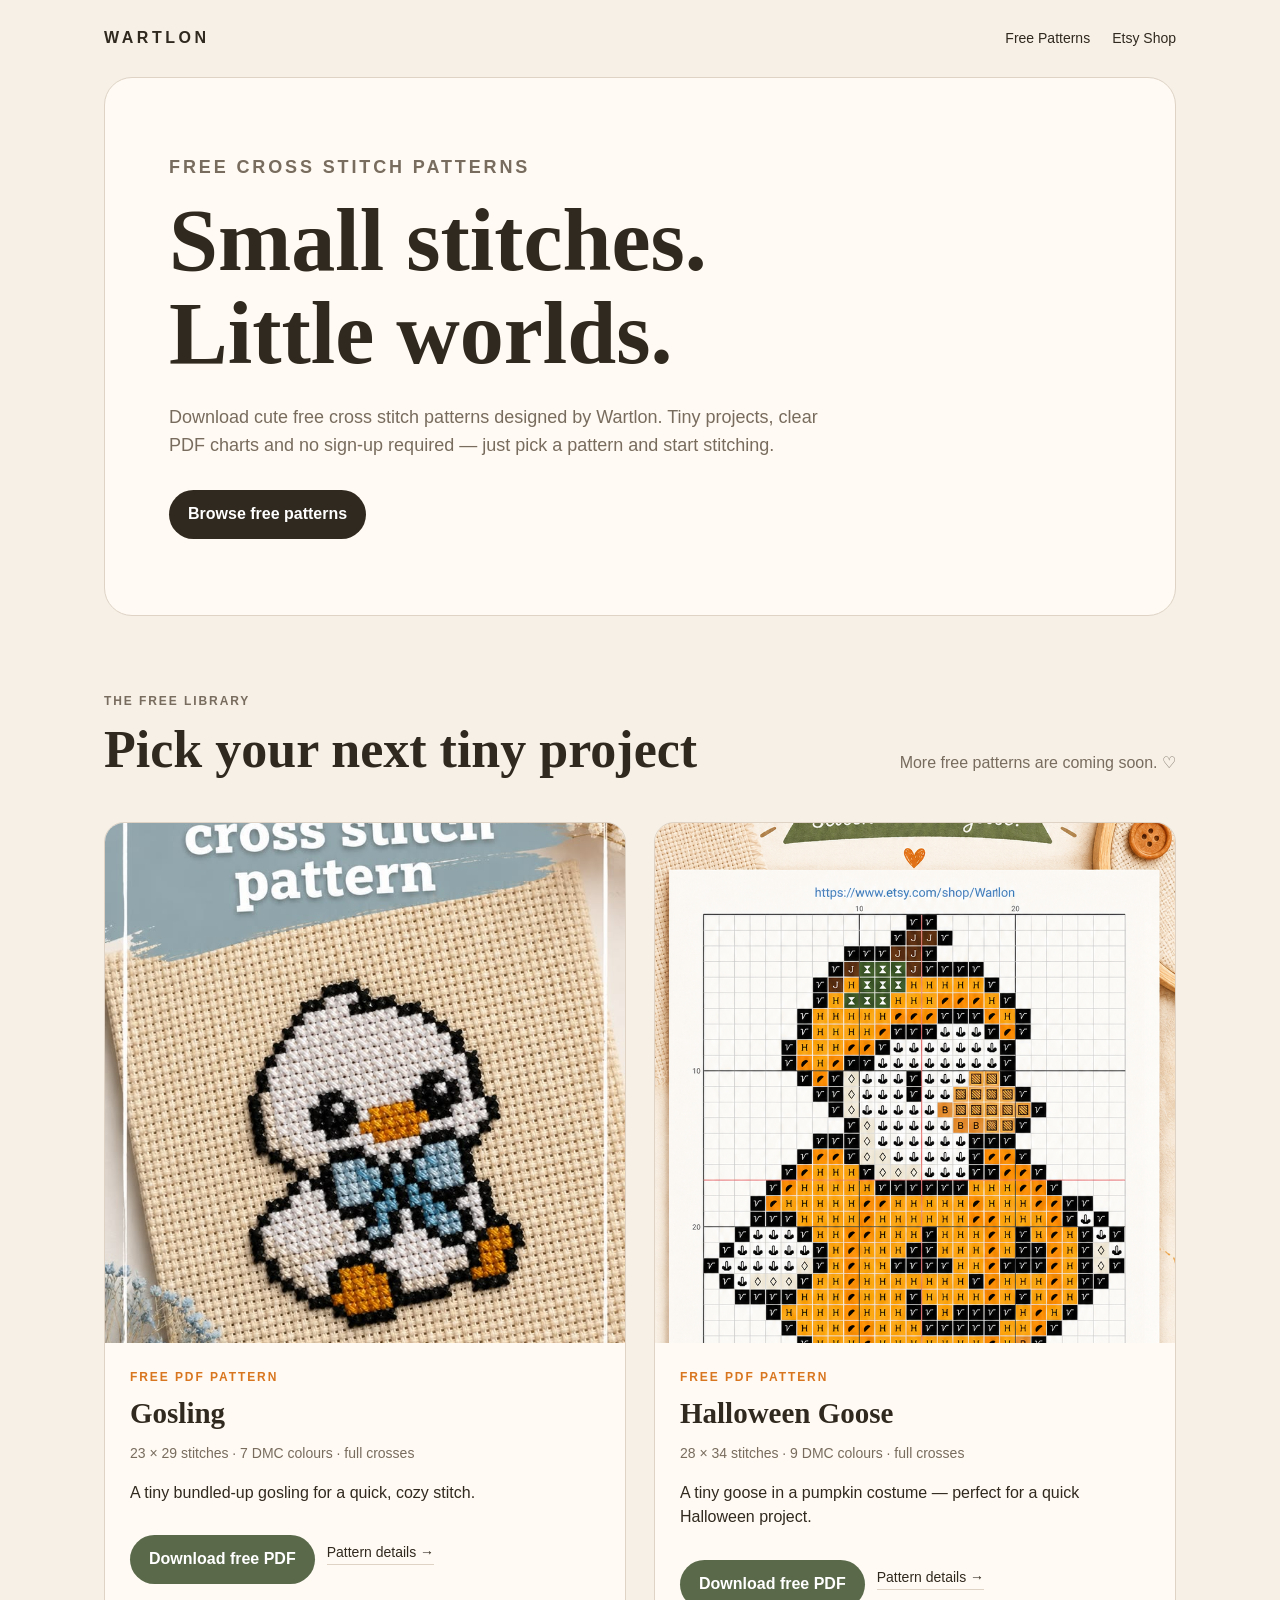
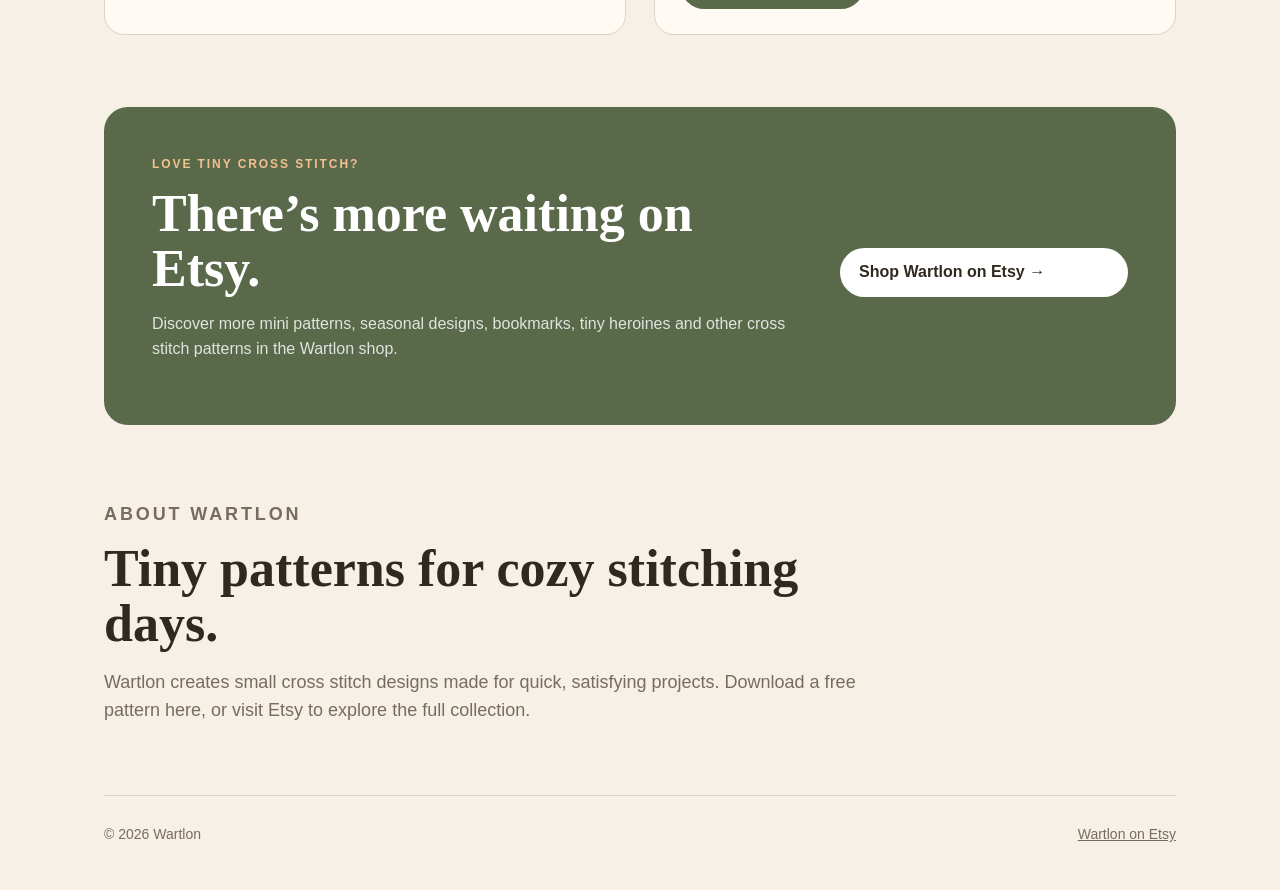
==== index.html @ 3760f522 "Add files via upload Add Wartlon free pattern library" ====
<!doctype html>
<html lang="en">
<head>
<meta charset="utf-8"><meta name="viewport" content="width=device-width,initial-scale=1">
<title>Free Cross Stitch Patterns | Wartlon</title>
<meta name="description" content="Download free cute cross stitch PDF patterns by Wartlon. Small projects, clear charts and no sign-up required.">
<link rel="stylesheet" href="styles.css">
</head>
<body>
<div class="wrap">
<header><a class="brand" href="./">WARTLON</a><nav><a href="#free-patterns">Free Patterns</a><a href="https://www.etsy.com/shop/Wartlon" target="_blank" rel="noopener">Etsy Shop</a></nav></header>
<main>
<section class="hero">
<p class="eyebrow">FREE CROSS STITCH PATTERNS</p>
<h1>Small stitches.<br>Little worlds.</h1>
<p>Download cute free cross stitch patterns designed by Wartlon. Tiny projects, clear PDF charts and no sign-up required — just pick a pattern and start stitching.</p>
<a class="btn btn-dark" href="#free-patterns">Browse free patterns</a>
</section>

<section id="free-patterns">
<div class="section-head"><div><p class="eyebrow">THE FREE LIBRARY</p><h2>Pick your next tiny project</h2></div><p>More free patterns are coming soon. ♡</p></div>
<div class="grid">

<article class="card">
<a href="patterns/gosling/"><img src="assets/images/gosling-free-pattern.png" alt="Free Gosling cross stitch pattern by Wartlon"></a>
<div class="card-body">
<p class="eyebrow">FREE PDF PATTERN</p><h3>Gosling</h3>
<p class="meta">23 × 29 stitches · 7 DMC colours · full crosses</p>
<p>A tiny bundled-up gosling for a quick, cozy stitch.</p>
<div class="actions"><a class="btn btn-green" href="assets/pdf/gosling.pdf" download>Download free PDF</a><a class="details" href="patterns/gosling/">Pattern details →</a></div>
</div></article>

<article class="card">
<a href="patterns/halloween-goose/"><img src="assets/images/halloween-goose-free-pattern.png" alt="Free Halloween Goose cross stitch pattern by Wartlon"></a>
<div class="card-body">
<p class="eyebrow">FREE PDF PATTERN</p><h3>Halloween Goose</h3>
<p class="meta">28 × 34 stitches · 9 DMC colours · full crosses</p>
<p>A tiny goose in a pumpkin costume — perfect for a quick Halloween project.</p>
<div class="actions"><a class="btn btn-green" href="assets/pdf/halloween-goose.pdf" download>Download free PDF</a><a class="details" href="patterns/halloween-goose/">Pattern details →</a></div>
</div></article>

</div>
</section>

<section class="etsy">
<div><p class="eyebrow">LOVE TINY CROSS STITCH?</p><h2>There’s more waiting on Etsy.</h2><p>Discover more mini patterns, seasonal designs, bookmarks, tiny heroines and other cross stitch patterns in the Wartlon shop.</p></div>
<a class="btn btn-light" href="https://www.etsy.com/shop/Wartlon" target="_blank" rel="noopener">Shop Wartlon on Etsy →</a>
</section>

<section class="about"><p class="eyebrow">ABOUT WARTLON</p><h2>Tiny patterns for cozy stitching days.</h2><p>Wartlon creates small cross stitch designs made for quick, satisfying projects. Download a free pattern here, or visit Etsy to explore the full collection.</p></section>
</main>
<footer><span>© 2026 Wartlon</span><a href="https://www.etsy.com/shop/Wartlon" target="_blank" rel="noopener">Wartlon on Etsy</a></footer>
</div></body></html>
---- styles.css ----
:root{
 --cream:#f6f0e7; --paper:#fffaf3; --ink:#30291f; --muted:#786c5e;
 --green:#59694a; --orange:#d8751f; --line:#ded3c5; --brown:#6d4327;
}
*{box-sizing:border-box} html{scroll-behavior:smooth}
body{margin:0;background:var(--cream);color:var(--ink);font-family:Arial,Helvetica,sans-serif;line-height:1.55}
a{color:inherit}
.wrap{max-width:1120px;margin:auto;padding:0 24px}
header{display:flex;justify-content:space-between;align-items:center;padding:26px 0}
.brand{font-weight:800;letter-spacing:.22em;text-decoration:none}
nav a{text-decoration:none;margin-left:22px;font-size:14px}
.hero{background:var(--paper);border:1px solid var(--line);border-radius:28px;padding:76px 64px;margin-bottom:76px}
.eyebrow{font-size:12px;font-weight:800;letter-spacing:.16em;color:var(--orange);margin:0 0 12px}
h1,h2,h3{font-family:Georgia,'Times New Roman',serif;line-height:1.06;margin-top:0}
h1{font-size:clamp(52px,8vw,88px);margin-bottom:24px;max-width:820px}
h2{font-size:clamp(34px,5vw,52px);margin-bottom:14px}
h3{font-size:29px;margin-bottom:8px}
.hero p{max-width:650px;color:var(--muted);font-size:18px}
.btn{display:inline-flex;padding:12px 19px;border-radius:999px;text-decoration:none;font-weight:700;margin-top:12px}
.btn-dark{background:var(--ink);color:white}
.btn-green{background:var(--green);color:white}
.section-head{display:flex;justify-content:space-between;gap:24px;align-items:end;margin-bottom:30px}
.section-head p{color:var(--muted)}
.grid{display:grid;grid-template-columns:repeat(2,1fr);gap:28px;margin-bottom:72px}
.card{background:var(--paper);border:1px solid var(--line);border-radius:20px;overflow:hidden}
.card img{width:100%;aspect-ratio:1/1;object-fit:cover;object-position:center;display:block}
.card-body{padding:25px}
.meta{color:var(--muted);font-size:14px}
.actions{display:flex;flex-wrap:wrap;gap:12px;align-items:center;margin-top:18px}
.details{font-size:14px;text-decoration:none;border-bottom:1px solid var(--line)}
.etsy{background:var(--green);color:white;border-radius:24px;padding:48px;display:grid;grid-template-columns:1.6fr .7fr;gap:30px;align-items:center;margin:0 0 76px}
.etsy p{color:rgba(255,255,255,.82);max-width:650px}
.etsy .eyebrow{color:#f3c18d}
.btn-light{background:white;color:var(--ink)}
.about{max-width:760px;margin-bottom:70px}
.about p{font-size:18px;color:var(--muted)}
footer{border-top:1px solid var(--line);padding:28px 0 44px;display:flex;justify-content:space-between;color:var(--muted);font-size:14px}
.pattern{max-width:900px;margin:auto}
.pattern-hero{background:var(--paper);border:1px solid var(--line);border-radius:26px;padding:54px;margin-bottom:54px}
.pattern-hero h1{font-size:clamp(48px,7vw,74px)}
.pattern-preview{width:min(100%,580px);border-radius:16px;border:1px solid var(--line);display:block;margin:28px 0;max-height:760px;object-fit:cover;object-position:top}
.specs{display:flex;flex-wrap:wrap;gap:8px;margin:18px 0}
.pill{background:#eee5d8;border-radius:999px;padding:7px 11px;font-size:13px}
.note{margin-top:30px;border-top:1px solid var(--line);padding-top:24px}
@media(max-width:760px){
 .hero{padding:48px 26px}.grid{grid-template-columns:1fr}.etsy{grid-template-columns:1fr;padding:34px 26px}
 .section-head{display:block}.pattern-hero{padding:34px 22px}nav a:first-child{display:none}
}
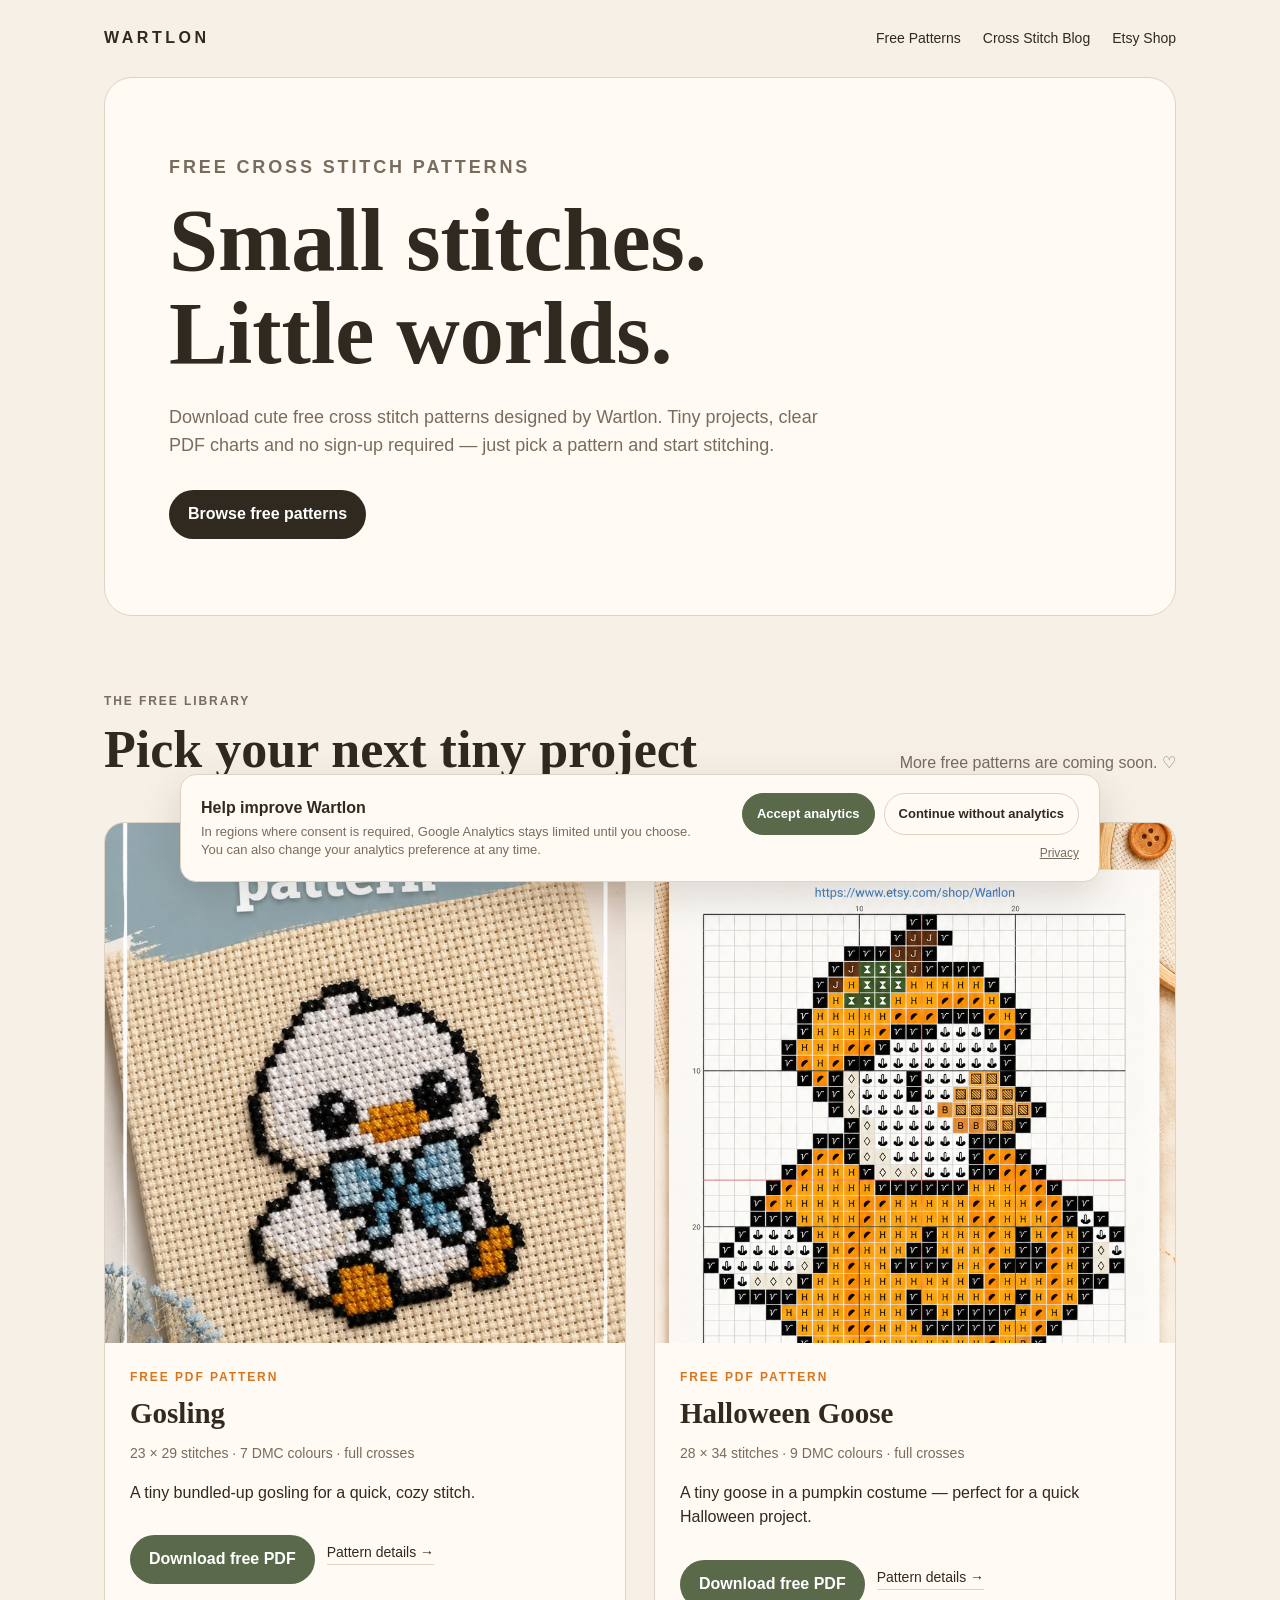
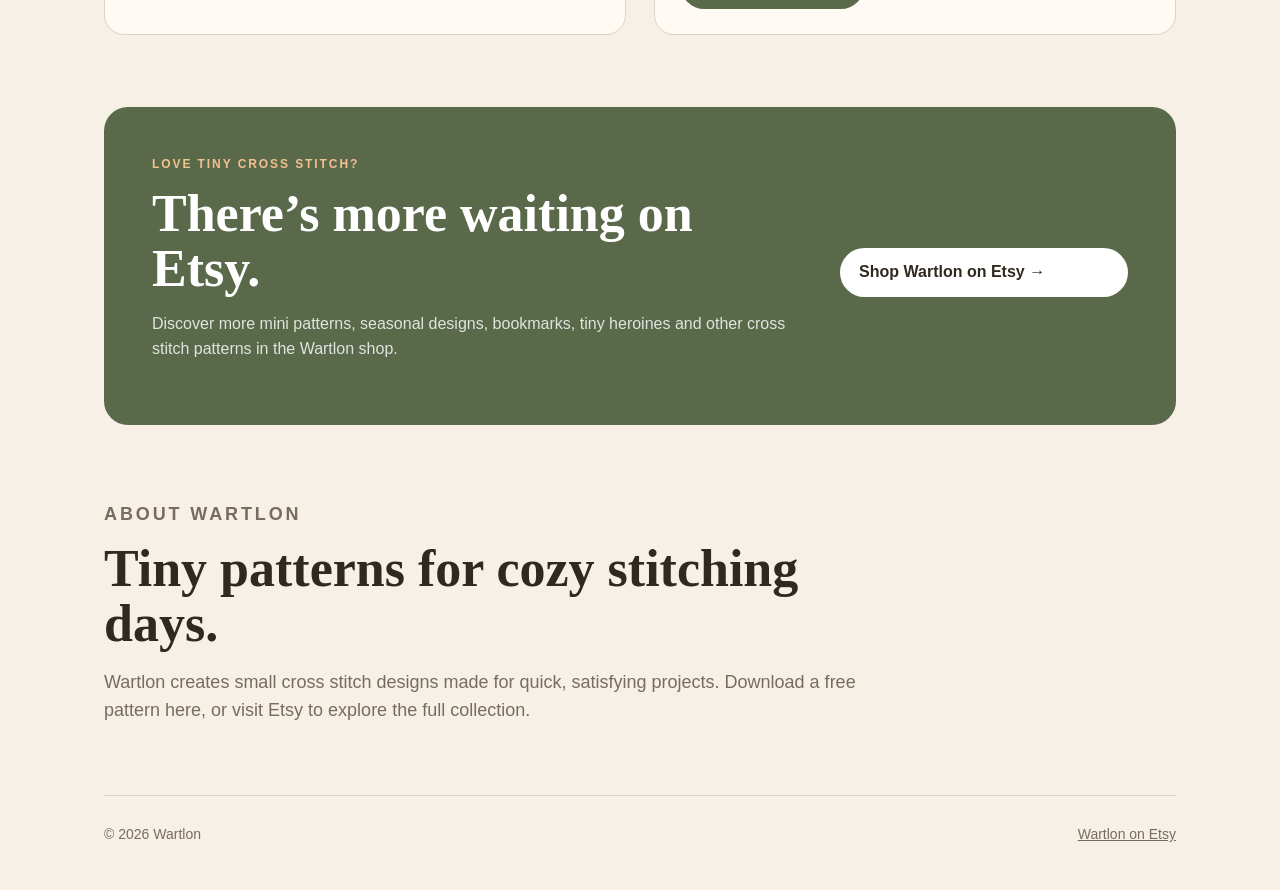
==== commit 46322eda: "Add files via upload" ====
--- a/index.html
+++ b/index.html
@@ -5,10 +5,57 @@
 <title>Free Cross Stitch Patterns | Wartlon</title>
 <meta name="description" content="Download free cute cross stitch PDF patterns by Wartlon. Small projects, clear charts and no sign-up required.">
 <link rel="stylesheet" href="styles.css">
+
+<!-- Wartlon analytics: Google Analytics 4 + regional Consent Mode -->
+<script>
+  window.dataLayer = window.dataLayer || [];
+  function gtag(){dataLayer.push(arguments);}
+
+  /*
+    Regional consent:
+    - EEA + UK + Switzerland: analytics denied until visitor accepts.
+    - Other regions: analytics enabled by default.
+    - Advertising storage / personalization remain disabled everywhere.
+  */
+
+  gtag('consent', 'default', {
+    'analytics_storage': 'denied',
+    'ad_storage': 'denied',
+    'ad_user_data': 'denied',
+    'ad_personalization': 'denied',
+    'region': ['AT','BE','BG','HR','CY','CZ','DK','EE','FI','FR','DE','GR','HU','IE','IT','LV','LT','LU','MT','NL','PL','PT','RO','SK','SI','ES','SE','IS','LI','NO','GB','CH'],
+    'wait_for_update': 500
+  });
+
+  gtag('consent', 'default', {
+    'analytics_storage': 'granted',
+    'ad_storage': 'denied',
+    'ad_user_data': 'denied',
+    'ad_personalization': 'denied'
+  });
+
+  // A saved explicit preference overrides the regional default.
+  (function(){
+    const saved = localStorage.getItem('wartlon_analytics_consent');
+    if (saved === 'granted') {
+      gtag('consent', 'update', {'analytics_storage':'granted'});
+    } else if (saved === 'denied') {
+      gtag('consent', 'update', {'analytics_storage':'denied'});
+    }
+  })();
+
+  gtag('js', new Date());
+  gtag('config', 'G-FTGFHNVJ15', {
+    'anonymize_ip': true
+  });
+</script>
+<script async src="https://www.googletagmanager.com/gtag/js?id=G-FTGFHNVJ15"></script>
+
+<link rel="canonical" href="https://wartlon.github.io/wartlon-free-cross-stitch-patterns/">
 </head>
 <body>
 <div class="wrap">
-<header><a class="brand" href="./">WARTLON</a><nav><a href="#free-patterns">Free Patterns</a><a href="https://www.etsy.com/shop/Wartlon" target="_blank" rel="noopener">Etsy Shop</a></nav></header>
+<header><a class="brand" href="./">WARTLON</a><nav><a href="#free-patterns">Free Patterns</a><a href="blog/">Cross Stitch Blog</a><a href="https://www.etsy.com/shop/Wartlon" target="_blank" rel="noopener">Etsy Shop</a></nav></header>
 <main>
 <section class="hero">
 <p class="eyebrow">FREE CROSS STITCH PATTERNS</p>
@@ -50,4 +97,71 @@
 <section class="about"><p class="eyebrow">ABOUT WARTLON</p><h2>Tiny patterns for cozy stitching days.</h2><p>Wartlon creates small cross stitch designs made for quick, satisfying projects. Download a free pattern here, or visit Etsy to explore the full collection.</p></section>
 </main>
 <footer><span>© 2026 Wartlon</span><a href="https://www.etsy.com/shop/Wartlon" target="_blank" rel="noopener">Wartlon on Etsy</a></footer>
-</div></body></html>+</div>
+<div class="consent-banner" id="consentBanner" hidden role="dialog" aria-live="polite" aria-label="Analytics preferences">
+  <div class="consent-copy">
+    <strong>Help improve Wartlon</strong>
+    <span>In regions where consent is required, Google Analytics stays limited until you choose. You can also change your analytics preference at any time.</span>
+  </div>
+  <div class="consent-actions">
+    <button class="consent-btn consent-accept" type="button" id="acceptAnalytics">Accept analytics</button>
+    <button class="consent-btn consent-decline" type="button" id="declineAnalytics">Continue without analytics</button>
+    <a href="privacy.html" class="consent-privacy">Privacy</a>
+  </div>
+</div>
+
+<script>
+(function(){
+  const KEY = 'wartlon_analytics_consent';
+  const banner = document.getElementById('consentBanner');
+  const accept = document.getElementById('acceptAnalytics');
+  const decline = document.getElementById('declineAnalytics');
+  const choice = localStorage.getItem(KEY);
+
+  function showBanner(){
+    if (banner) banner.hidden = false;
+  }
+  function hideBanner(){
+    if (banner) banner.hidden = true;
+  }
+  function grant(){
+    localStorage.setItem(KEY, 'granted');
+    gtag('consent', 'update', {'analytics_storage':'granted'});
+    gtag('event', 'analytics_consent_granted');
+    hideBanner();
+  }
+  function deny(){
+    localStorage.setItem(KEY, 'denied');
+    gtag('consent', 'update', {'analytics_storage':'denied'});
+    hideBanner();
+  }
+
+  if (!choice) showBanner();
+  if (accept) accept.addEventListener('click', grant);
+  if (decline) decline.addEventListener('click', deny);
+
+  // Track free PDF downloads and Etsy outbound clicks.
+  document.addEventListener('click', function(e){
+    const link = e.target.closest('a');
+    if (!link) return;
+    const href = link.getAttribute('href') || '';
+    const absolute = link.href || '';
+
+    if (/\.pdf(?:$|[?#])/i.test(href) || /\/pdf\//i.test(href)) {
+      gtag('event', 'free_pattern_download', {
+        link_url: absolute,
+        link_text: (link.textContent || '').trim()
+      });
+    }
+
+    if (/etsy\.com\/shop\/wartlon/i.test(absolute)) {
+      gtag('event', 'etsy_click', {
+        link_url: absolute,
+        link_text: (link.textContent || '').trim()
+      });
+    }
+  });
+})();
+</script>
+
+</body></html>
--- a/styles.css
+++ b/styles.css
@@ -47,3 +47,244 @@
  .hero{padding:48px 26px}.grid{grid-template-columns:1fr}.etsy{grid-template-columns:1fr;padding:34px 26px}
  .section-head{display:block}.pattern-hero{padding:34px 22px}nav a:first-child{display:none}
 }
+
+
+/* --- Blog & calculator --- */
+.blog-hero{
+  background:var(--paper);
+  border:1px solid var(--line);
+  border-radius:28px;
+  padding:64px;
+  margin-bottom:54px;
+}
+.blog-hero h1{font-size:clamp(48px,7vw,78px);max-width:840px}
+.blog-hero p:not(.eyebrow){max-width:690px;color:var(--muted);font-size:18px}
+
+.article-grid{
+  display:grid;
+  grid-template-columns:repeat(2,1fr);
+  gap:26px;
+  margin-bottom:76px;
+}
+.article-card{
+  background:var(--paper);
+  border:1px solid var(--line);
+  border-radius:20px;
+  padding:30px;
+}
+.article-card .tag{
+  display:inline-block;
+  font-size:11px;
+  letter-spacing:.13em;
+  font-weight:800;
+  color:var(--orange);
+  margin-bottom:14px;
+}
+.article-card h2{font-size:34px}
+.article-card p{color:var(--muted)}
+.article-card a.read-more{
+  display:inline-block;
+  margin-top:8px;
+  font-weight:700;
+  text-decoration:none;
+  border-bottom:1px solid var(--line);
+}
+
+.article-layout{
+  display:grid;
+  grid-template-columns:minmax(0,1fr) 260px;
+  gap:54px;
+  align-items:start;
+  margin-bottom:76px;
+}
+.article-main{
+  background:var(--paper);
+  border:1px solid var(--line);
+  border-radius:24px;
+  padding:54px;
+}
+.article-main h1{font-size:clamp(44px,6vw,68px);margin-bottom:18px}
+.article-main h2{font-size:34px;margin-top:46px}
+.article-main h3{font-size:25px;margin-top:30px}
+.article-main p,.article-main li{font-size:17px}
+.article-main p{color:#433b32}
+.article-main ul{padding-left:22px}
+.article-main li{margin:8px 0}
+.article-main .lede{font-size:20px;color:var(--muted);max-width:760px}
+.article-main .updated{font-size:13px;color:var(--muted);margin-bottom:28px}
+.article-main a{font-weight:600}
+.toc{
+  position:sticky;
+  top:24px;
+  background:var(--paper);
+  border:1px solid var(--line);
+  border-radius:18px;
+  padding:22px;
+  font-size:14px;
+}
+.toc strong{display:block;margin-bottom:12px}
+.toc a{display:block;text-decoration:none;color:var(--muted);padding:6px 0}
+.toc a:hover{color:var(--ink)}
+
+.calculator{
+  background:#f0e8dc;
+  border:1px solid var(--line);
+  border-radius:20px;
+  padding:28px;
+  margin:34px 0 42px;
+}
+.calculator h2{margin-top:0}
+.calc-grid{
+  display:grid;
+  grid-template-columns:repeat(2,1fr);
+  gap:16px;
+}
+.field label{
+  display:block;
+  font-size:13px;
+  font-weight:800;
+  margin-bottom:6px;
+}
+.field input,.field select{
+  width:100%;
+  min-height:46px;
+  padding:10px 12px;
+  border:1px solid #cfc1af;
+  border-radius:10px;
+  background:#fffdf9;
+  color:var(--ink);
+  font:inherit;
+}
+.calc-wide{grid-column:1/-1}
+.calc-button{
+  border:0;
+  cursor:pointer;
+}
+.calc-results{
+  display:none;
+  margin-top:22px;
+  padding:22px;
+  border-radius:14px;
+  background:#fffaf3;
+  border:1px solid var(--line);
+}
+.calc-results.visible{display:block}
+.result-big{
+  font-family:Georgia,'Times New Roman',serif;
+  font-size:28px;
+  line-height:1.2;
+  margin:5px 0 14px;
+}
+.result-row{
+  padding:9px 0;
+  border-top:1px solid var(--line);
+}
+.callout{
+  border-left:4px solid var(--green);
+  background:#f3eee6;
+  padding:18px 20px;
+  margin:26px 0;
+  border-radius:0 12px 12px 0;
+}
+.formula{
+  text-align:center;
+  background:#f4eee5;
+  border:1px solid var(--line);
+  border-radius:12px;
+  padding:16px;
+  margin:20px 0;
+  font-weight:700;
+}
+.fabric-table{
+  width:100%;
+  border-collapse:collapse;
+  margin:22px 0;
+  font-size:15px;
+}
+.fabric-table th,.fabric-table td{
+  padding:11px 12px;
+  border:1px solid var(--line);
+  text-align:left;
+}
+.fabric-table th{background:#eee5d8}
+.freebie-inline{
+  margin:42px 0 8px;
+  padding:28px;
+  border-radius:18px;
+  background:var(--green);
+  color:white;
+}
+.freebie-inline p{color:rgba(255,255,255,.84)}
+.freebie-inline a.btn{background:white;color:var(--ink)}
+
+@media(max-width:860px){
+  .article-layout{grid-template-columns:1fr}
+  .toc{position:static;order:-1}
+}
+@media(max-width:760px){
+  .blog-hero{padding:44px 26px}
+  .article-grid{grid-template-columns:1fr}
+  .article-main{padding:32px 22px}
+  .calc-grid{grid-template-columns:1fr}
+  .calc-wide{grid-column:auto}
+}
+
+
+/* --- Analytics consent --- */
+.consent-banner{
+  position:fixed;
+  left:18px;
+  right:18px;
+  bottom:18px;
+  z-index:9999;
+  max-width:920px;
+  margin:0 auto;
+  display:flex;
+  align-items:center;
+  justify-content:space-between;
+  gap:22px;
+  padding:18px 20px;
+  border:1px solid var(--line);
+  border-radius:16px;
+  background:#fffaf3;
+  box-shadow:0 14px 40px rgba(48,41,31,.16);
+  color:var(--ink);
+}
+.consent-banner[hidden]{display:none}
+.consent-copy{display:flex;flex-direction:column;gap:4px;line-height:1.4}
+.consent-copy span{font-size:13px;color:var(--muted);max-width:560px}
+.consent-actions{display:flex;align-items:center;gap:9px;flex-wrap:wrap;justify-content:flex-end}
+.consent-btn{
+  border-radius:999px;
+  padding:10px 14px;
+  font:inherit;
+  font-size:13px;
+  font-weight:700;
+  cursor:pointer;
+}
+.consent-accept{border:1px solid var(--green);background:var(--green);color:#fff}
+.consent-decline{border:1px solid var(--line);background:transparent;color:var(--ink)}
+.consent-privacy{font-size:12px;color:var(--muted)}
+.privacy-page{
+  max-width:840px;
+  margin:0 auto 76px;
+  background:var(--paper);
+  border:1px solid var(--line);
+  border-radius:24px;
+  padding:54px;
+}
+.privacy-page h1{font-size:clamp(44px,6vw,64px)}
+.privacy-page h2{font-size:30px;margin-top:38px}
+.privacy-page p,.privacy-page li{font-size:16px;line-height:1.7}
+.privacy-controls{
+  padding:20px;
+  border:1px solid var(--line);
+  background:#f4eee5;
+  border-radius:14px;
+  margin:24px 0;
+}
+@media(max-width:760px){
+  .consent-banner{align-items:flex-start;flex-direction:column}
+  .consent-actions{justify-content:flex-start}
+  .privacy-page{padding:32px 22px}
+}
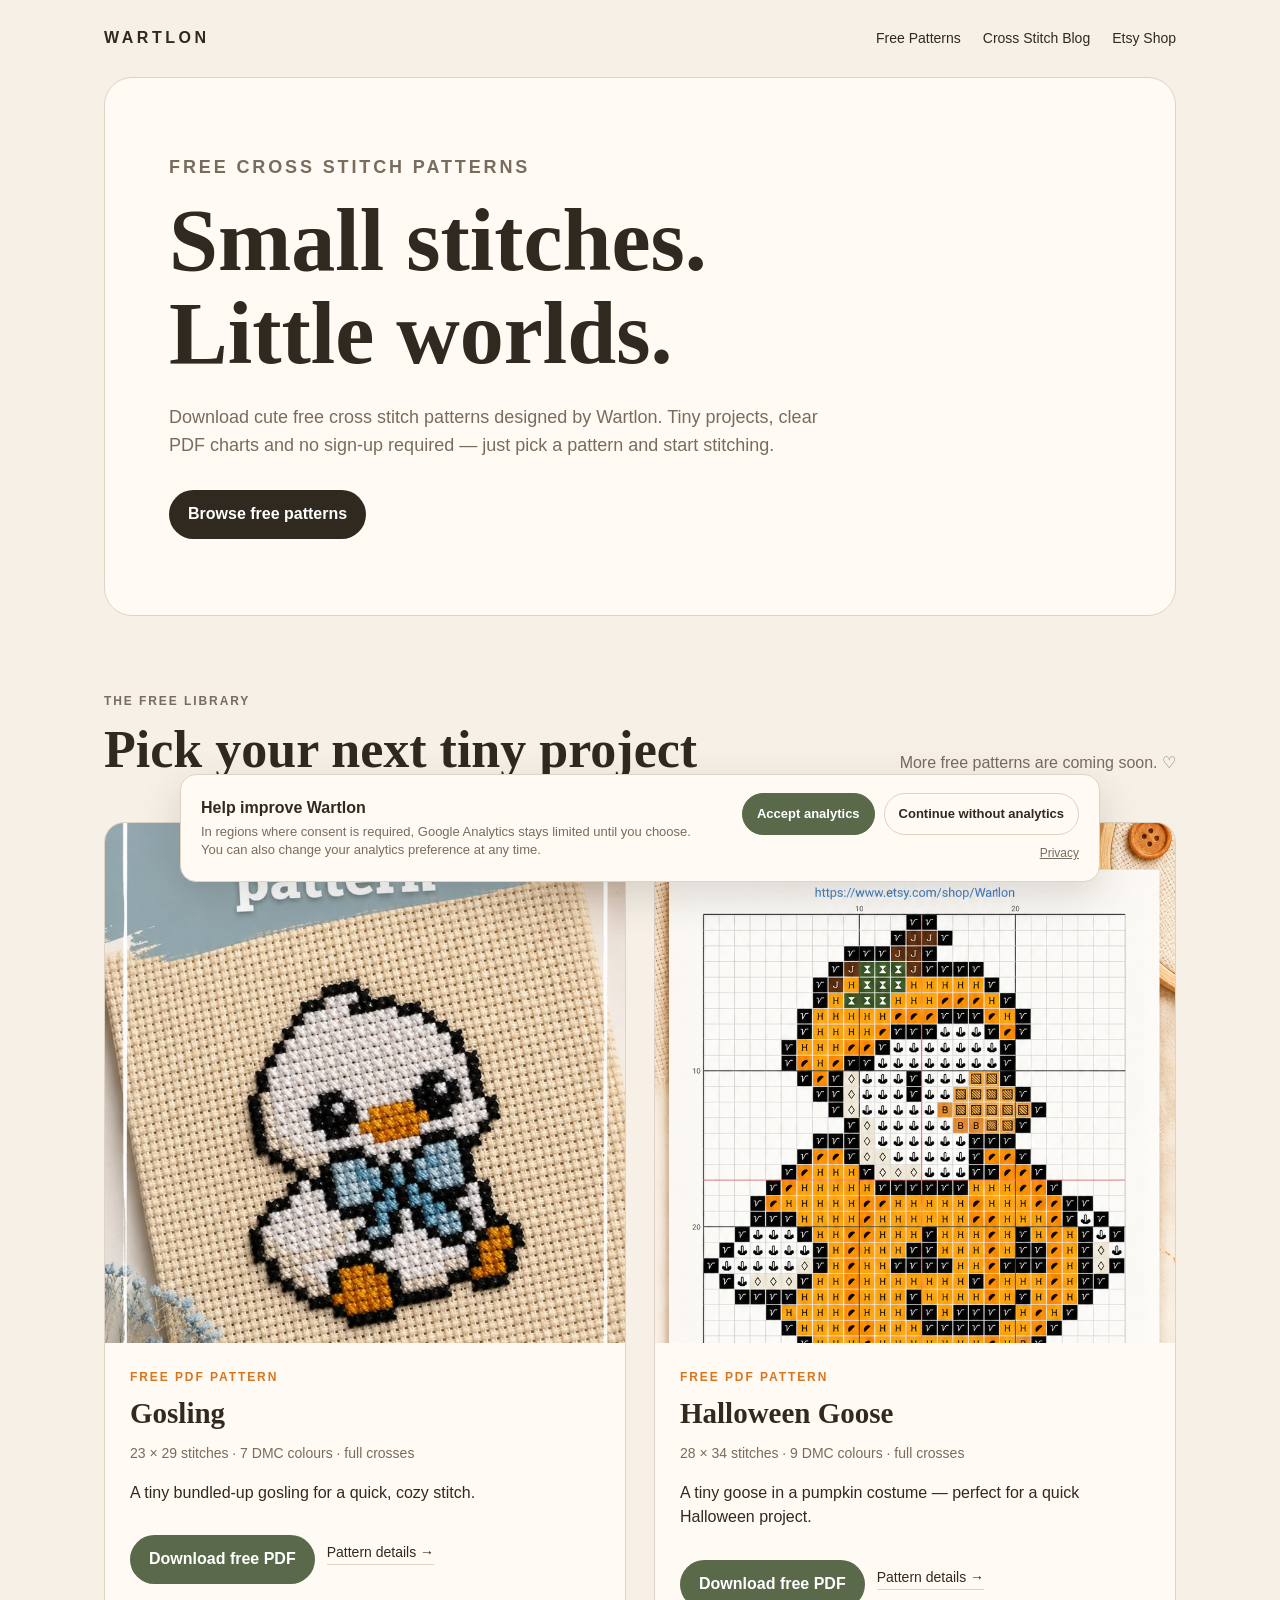
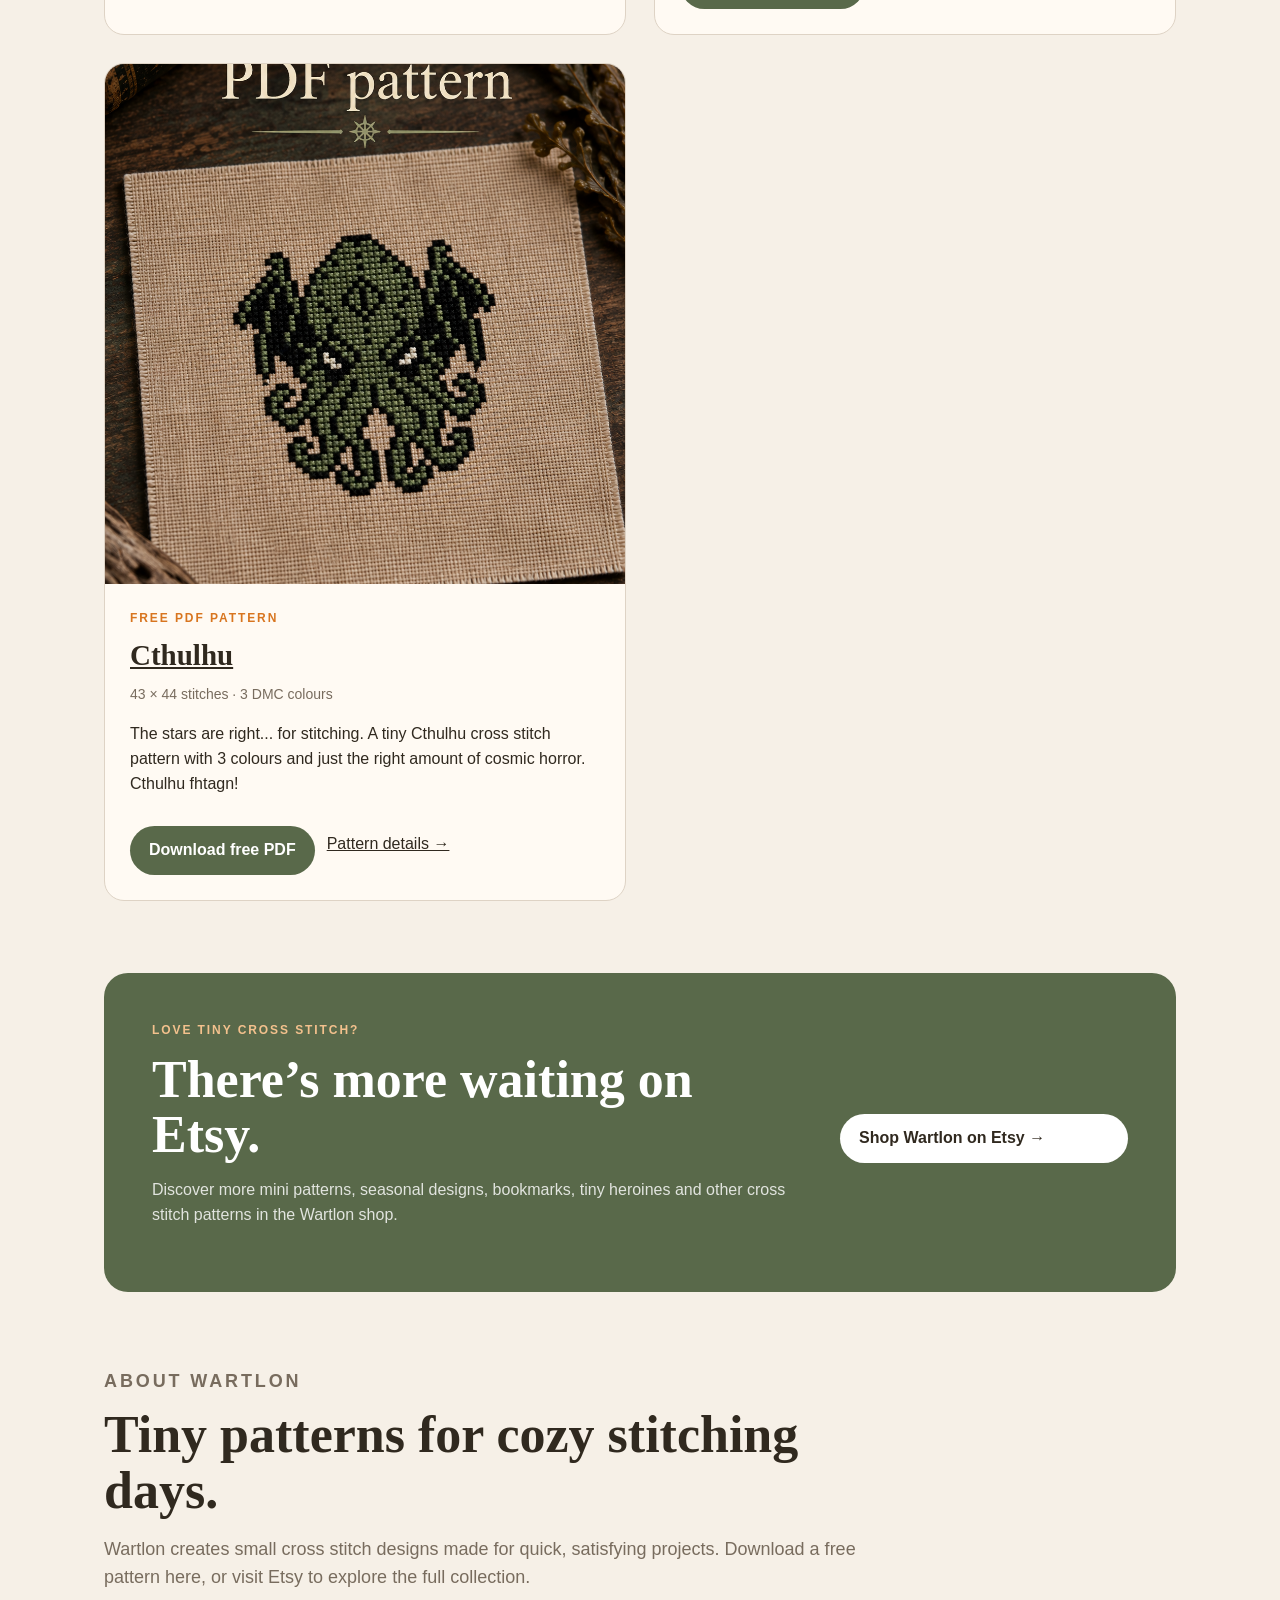
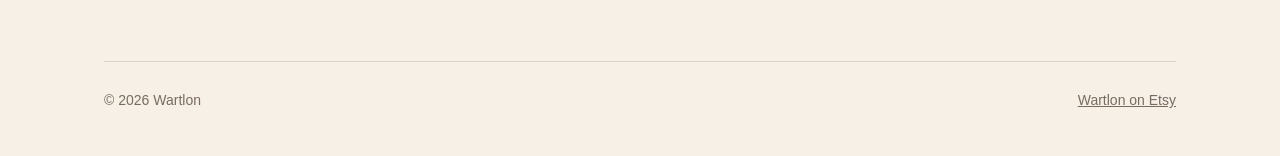
==== commit 33912ddf: "Add files via upload" ====
--- a/index.html
+++ b/index.html
@@ -86,7 +86,24 @@
 <div class="actions"><a class="btn btn-green" href="assets/pdf/halloween-goose.pdf" download>Download free PDF</a><a class="details" href="patterns/halloween-goose/">Pattern details →</a></div>
 </div></article>
 
-</div>
+
+      <article class="card">
+        <a class="card-img" href="patterns/cthulhu/">
+          <img src="assets/images/cthulhu-free-pattern.png" alt="Free Cthulhu cross stitch pattern by Wartlon">
+        </a>
+        <div class="card-body">
+          <p class="eyebrow">FREE PDF PATTERN</p>
+          <h3><a href="patterns/cthulhu/">Cthulhu</a></h3>
+          <p class="meta">43 × 44 stitches · 3 DMC colours</p>
+          <p>The stars are right... for stitching. A tiny Cthulhu cross stitch pattern with 3 colours and just the right amount of cosmic horror. Cthulhu fhtagn!</p>
+          <div class="actions">
+            <a class="btn btn-green" href="assets/pdf/cthulhu.pdf" download>Download free PDF</a>
+            <a class="text-link" href="patterns/cthulhu/">Pattern details →</a>
+          </div>
+        </div>
+      </article>
+
+    </div>
 </section>
 
 <section class="etsy">
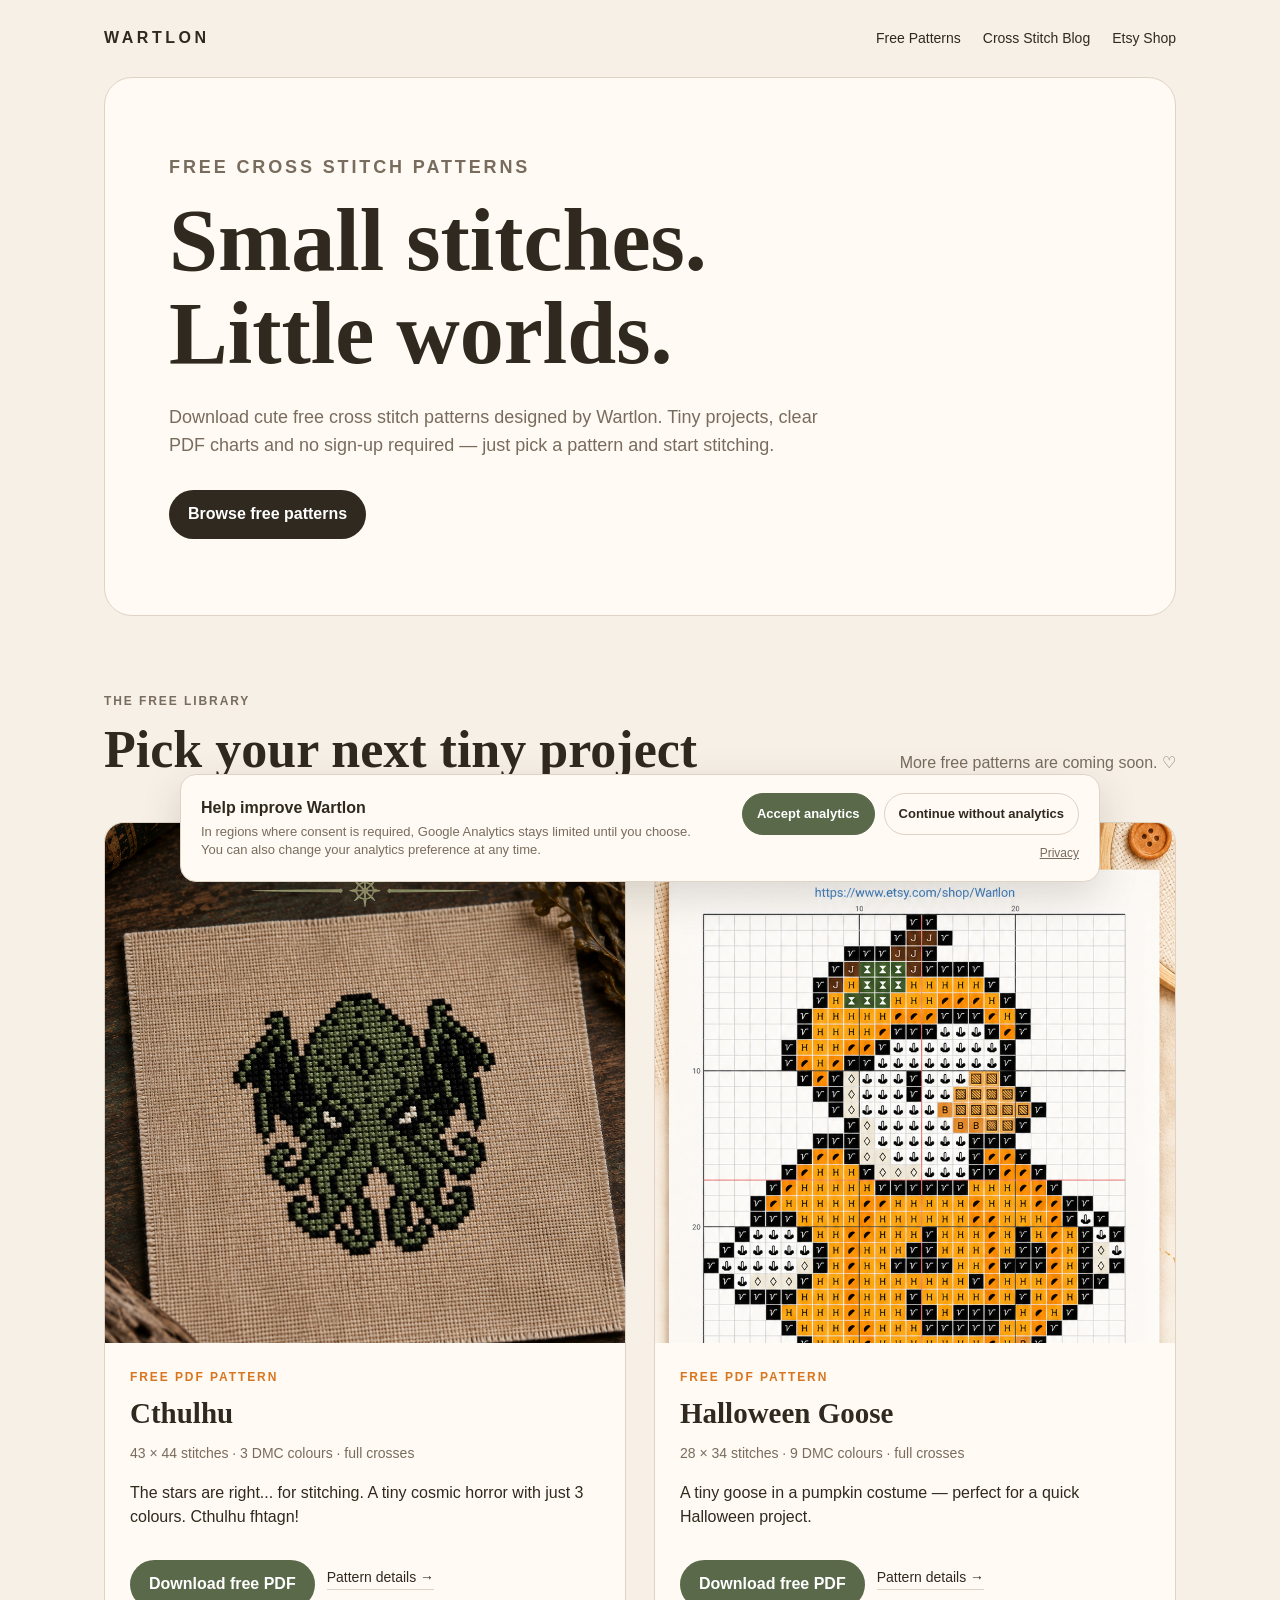
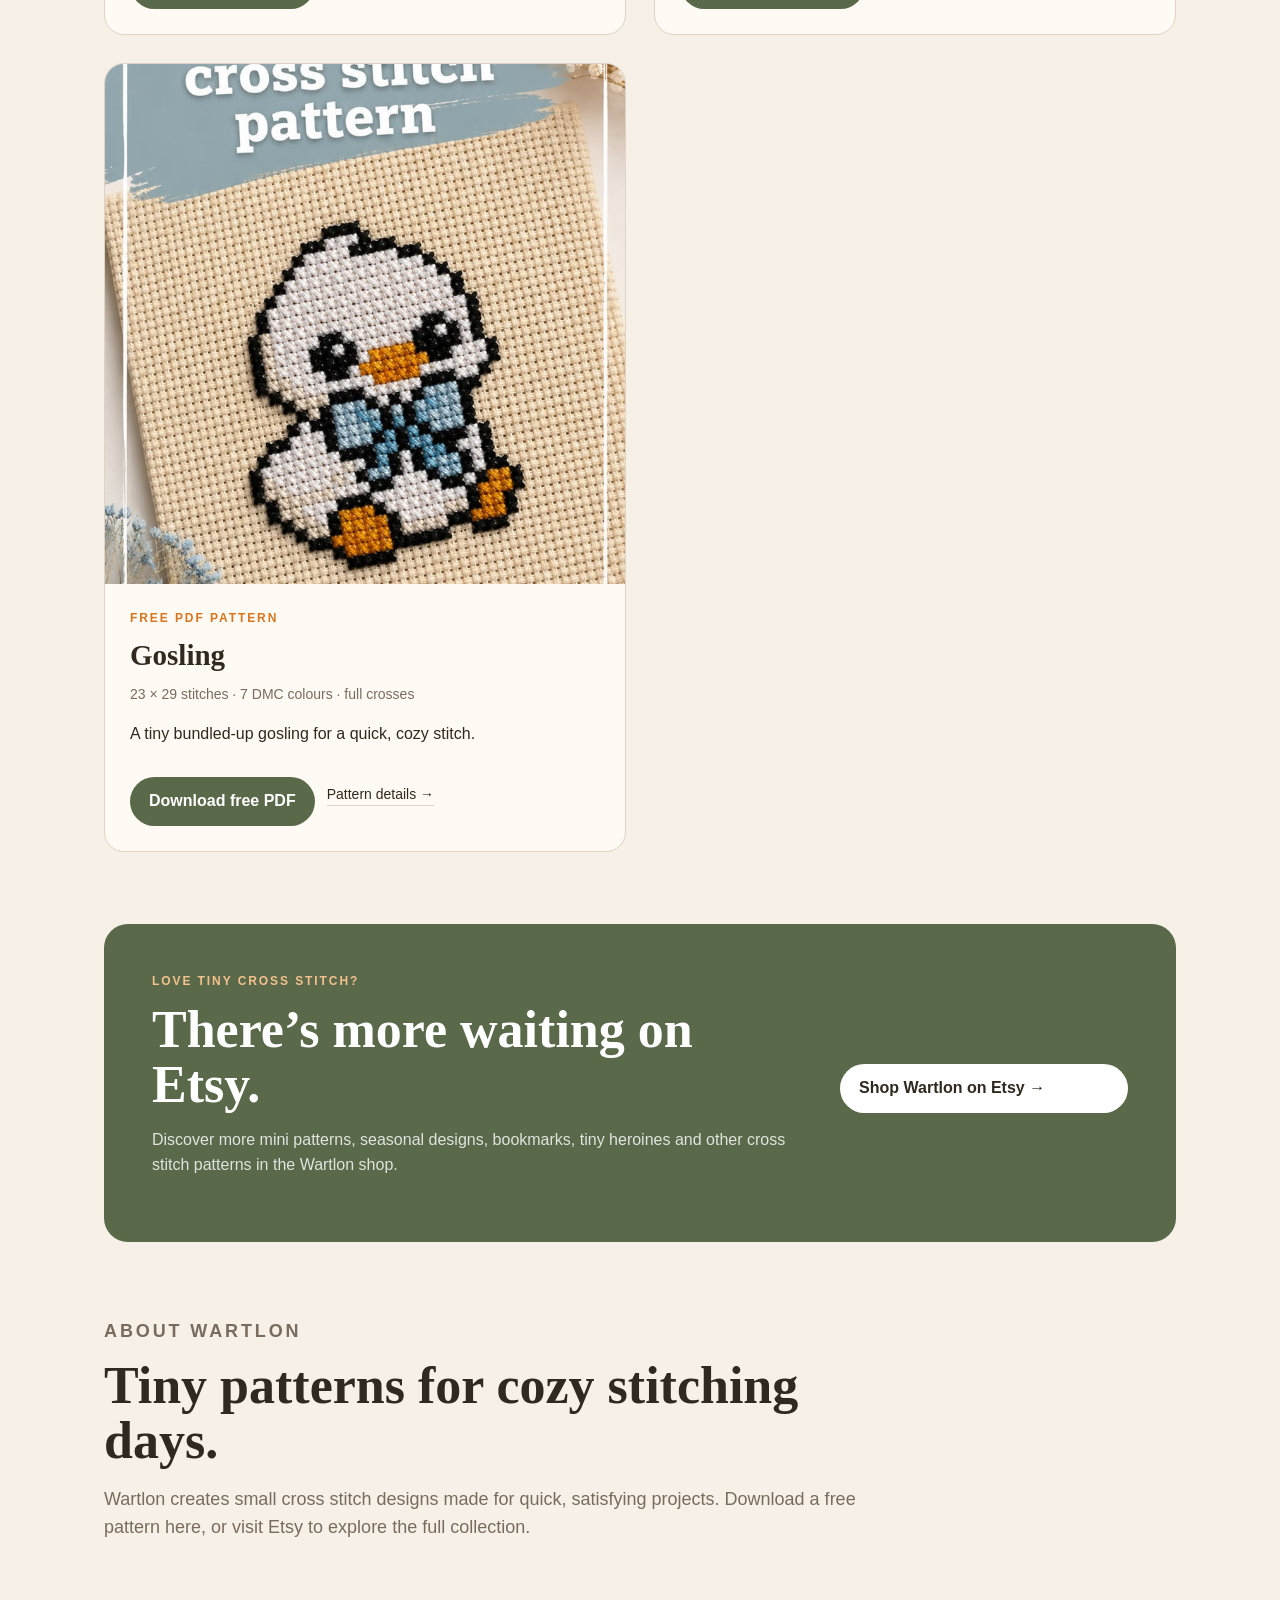
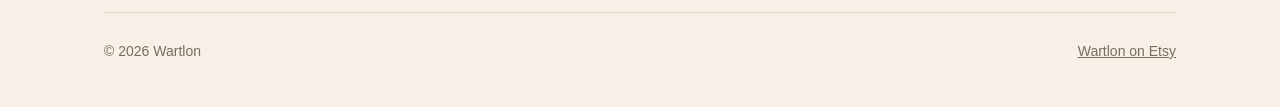
==== commit f4c4cf45: "Add files via upload" ====
--- a/index.html
+++ b/index.html
@@ -69,12 +69,12 @@
 <div class="grid">
 
 <article class="card">
-<a href="patterns/gosling/"><img src="assets/images/gosling-free-pattern.png" alt="Free Gosling cross stitch pattern by Wartlon"></a>
+<a href="patterns/cthulhu/"><img src="assets/images/cthulhu-free-pattern.png" alt="Free Cthulhu cross stitch pattern by Wartlon"></a>
 <div class="card-body">
-<p class="eyebrow">FREE PDF PATTERN</p><h3>Gosling</h3>
-<p class="meta">23 × 29 stitches · 7 DMC colours · full crosses</p>
-<p>A tiny bundled-up gosling for a quick, cozy stitch.</p>
-<div class="actions"><a class="btn btn-green" href="assets/pdf/gosling.pdf" download>Download free PDF</a><a class="details" href="patterns/gosling/">Pattern details →</a></div>
+<p class="eyebrow">FREE PDF PATTERN</p><h3>Cthulhu</h3>
+<p class="meta">43 × 44 stitches · 3 DMC colours · full crosses</p>
+<p>The stars are right... for stitching. A tiny cosmic horror with just 3 colours. Cthulhu fhtagn!</p>
+<div class="actions"><a class="btn btn-green" href="assets/pdf/cthulhu.pdf" download>Download free PDF</a><a class="details" href="patterns/cthulhu/">Pattern details →</a></div>
 </div></article>
 
 <article class="card">
@@ -86,22 +86,15 @@
 <div class="actions"><a class="btn btn-green" href="assets/pdf/halloween-goose.pdf" download>Download free PDF</a><a class="details" href="patterns/halloween-goose/">Pattern details →</a></div>
 </div></article>
 
+<article class="card">
+<a href="patterns/gosling/"><img src="assets/images/gosling-free-pattern.png" alt="Free Gosling cross stitch pattern by Wartlon"></a>
+<div class="card-body">
+<p class="eyebrow">FREE PDF PATTERN</p><h3>Gosling</h3>
+<p class="meta">23 × 29 stitches · 7 DMC colours · full crosses</p>
+<p>A tiny bundled-up gosling for a quick, cozy stitch.</p>
+<div class="actions"><a class="btn btn-green" href="assets/pdf/gosling.pdf" download>Download free PDF</a><a class="details" href="patterns/gosling/">Pattern details →</a></div>
+</div></article>
 
-      <article class="card">
-        <a class="card-img" href="patterns/cthulhu/">
-          <img src="assets/images/cthulhu-free-pattern.png" alt="Free Cthulhu cross stitch pattern by Wartlon">
-        </a>
-        <div class="card-body">
-          <p class="eyebrow">FREE PDF PATTERN</p>
-          <h3><a href="patterns/cthulhu/">Cthulhu</a></h3>
-          <p class="meta">43 × 44 stitches · 3 DMC colours</p>
-          <p>The stars are right... for stitching. A tiny Cthulhu cross stitch pattern with 3 colours and just the right amount of cosmic horror. Cthulhu fhtagn!</p>
-          <div class="actions">
-            <a class="btn btn-green" href="assets/pdf/cthulhu.pdf" download>Download free PDF</a>
-            <a class="text-link" href="patterns/cthulhu/">Pattern details →</a>
-          </div>
-        </div>
-      </article>
 
     </div>
 </section>
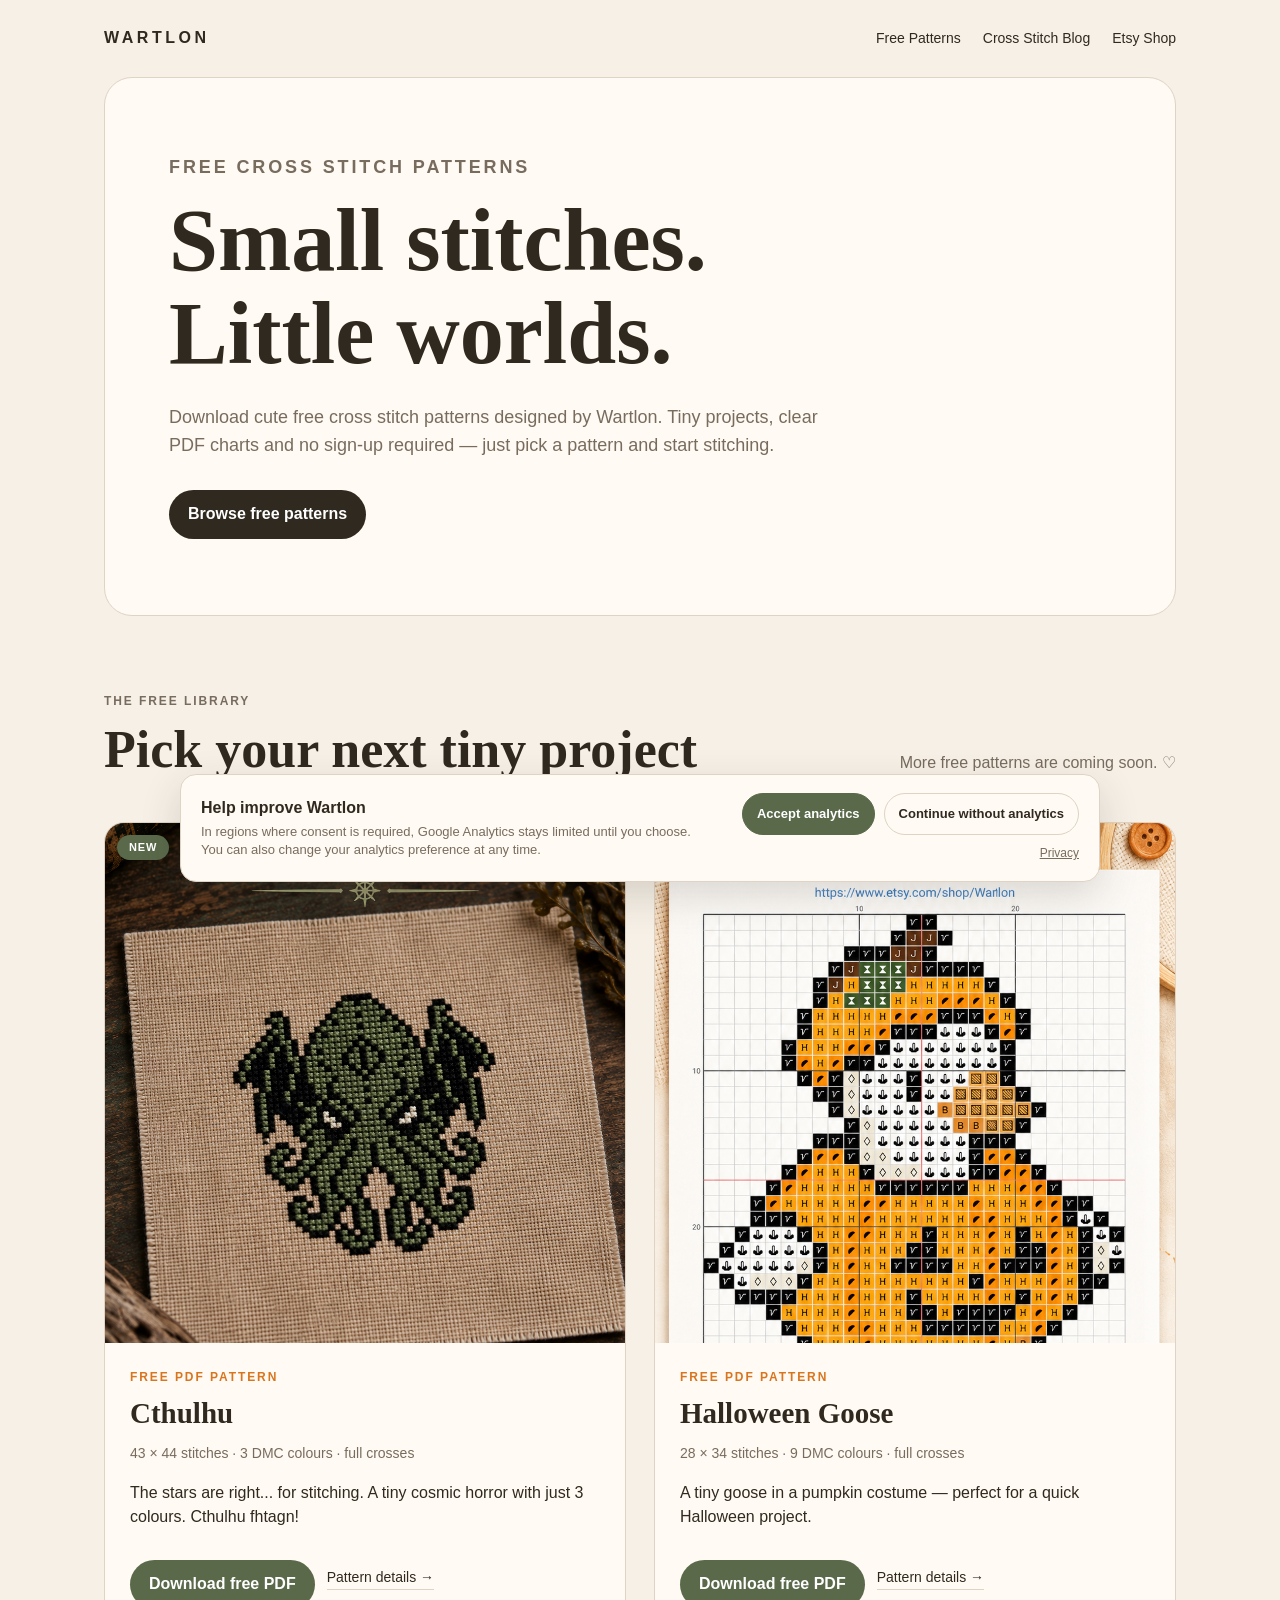
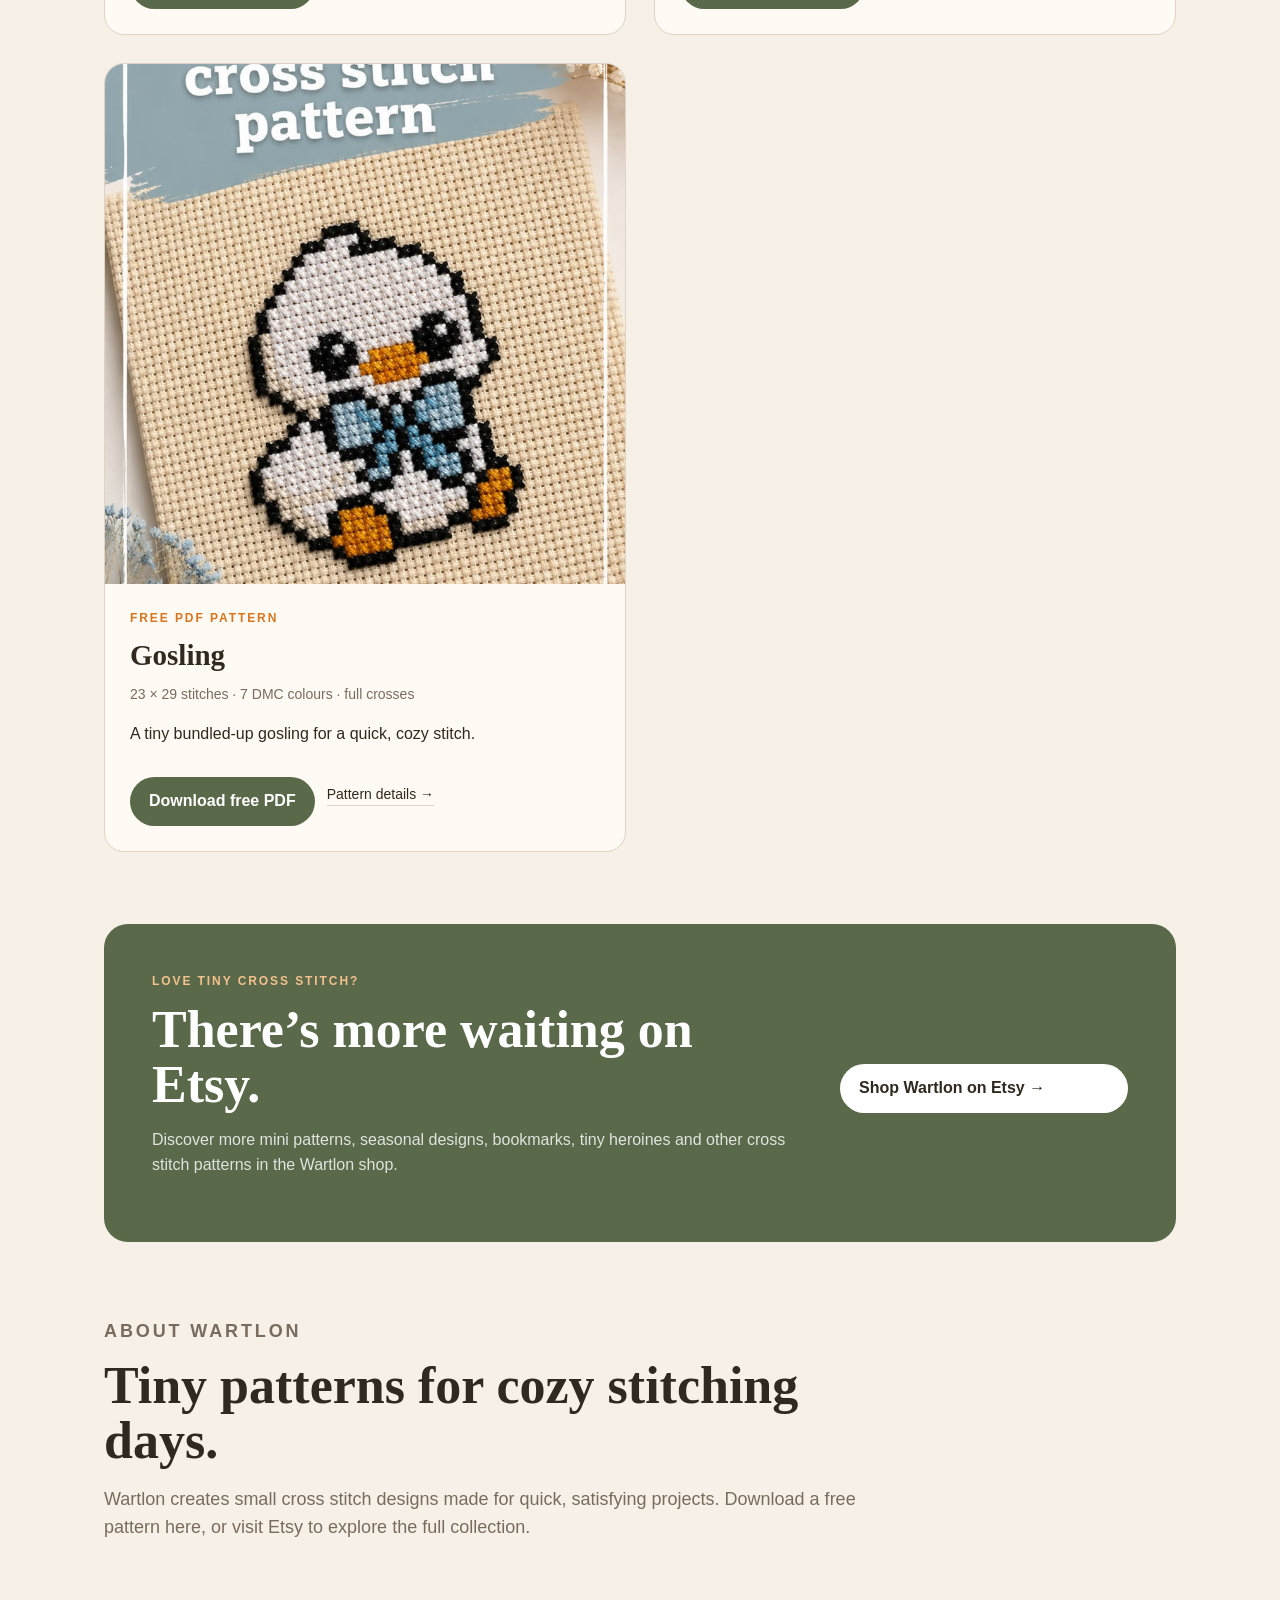
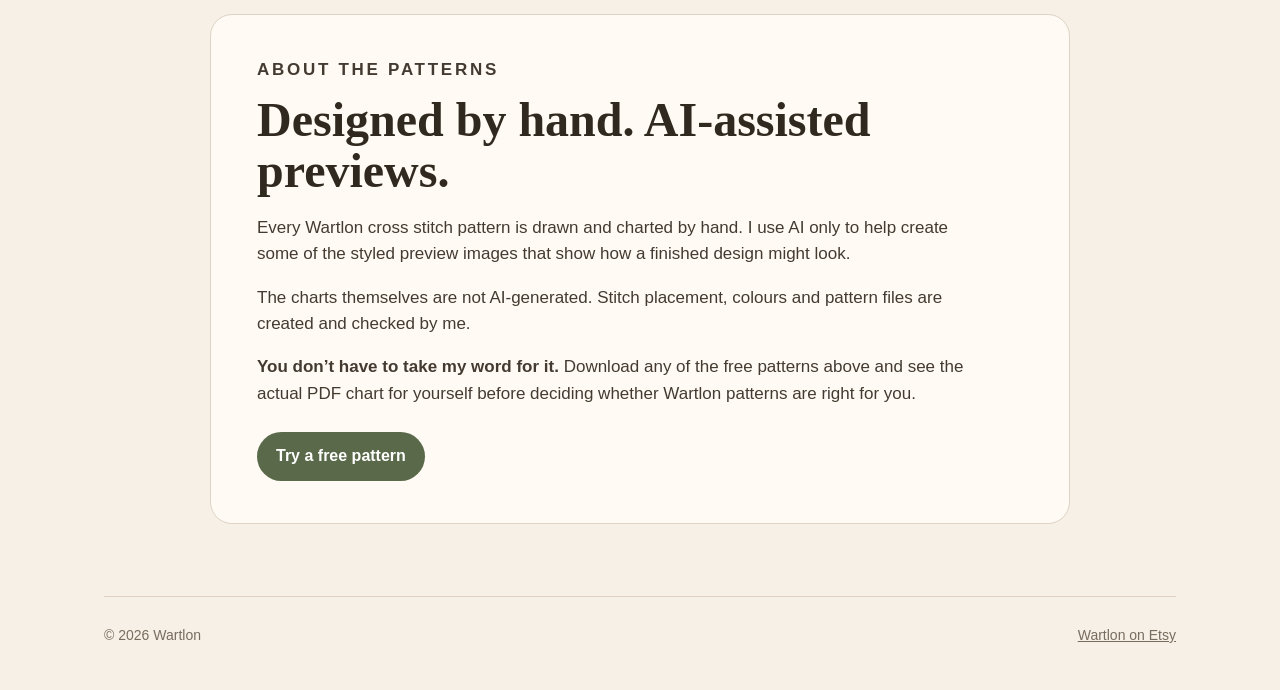
==== commit e07befed: "Add files via upload" ====
--- a/index.html
+++ b/index.html
@@ -69,7 +69,10 @@
 <div class="grid">
 
 <article class="card">
-<a href="patterns/cthulhu/"><img src="assets/images/cthulhu-free-pattern.png" alt="Free Cthulhu cross stitch pattern by Wartlon"></a>
+<a class="pattern-card-image" href="patterns/cthulhu/">
+  <span class="new-badge">NEW</span>
+  <img src="assets/images/cthulhu-free-pattern.png" alt="Free Cthulhu cross stitch pattern by Wartlon">
+</a>
 <div class="card-body">
 <p class="eyebrow">FREE PDF PATTERN</p><h3>Cthulhu</h3>
 <p class="meta">43 × 44 stitches · 3 DMC colours · full crosses</p>
@@ -105,6 +108,16 @@
 </section>
 
 <section class="about"><p class="eyebrow">ABOUT WARTLON</p><h2>Tiny patterns for cozy stitching days.</h2><p>Wartlon creates small cross stitch designs made for quick, satisfying projects. Download a free pattern here, or visit Etsy to explore the full collection.</p></section>
+
+<section class="maker-note">
+  <p class="eyebrow">ABOUT THE PATTERNS</p>
+  <h2>Designed by hand. AI-assisted previews.</h2>
+  <p>Every Wartlon cross stitch pattern is drawn and charted by hand. I use AI only to help create some of the styled preview images that show how a finished design might look.</p>
+  <p>The charts themselves are not AI-generated. Stitch placement, colours and pattern files are created and checked by me.</p>
+  <p><strong>You don’t have to take my word for it.</strong> Download any of the free patterns above and see the actual PDF chart for yourself before deciding whether Wartlon patterns are right for you.</p>
+  <a class="btn btn-green" href="#free-patterns">Try a free pattern</a>
+</section>
+
 </main>
 <footer><span>© 2026 Wartlon</span><a href="https://www.etsy.com/shop/Wartlon" target="_blank" rel="noopener">Wartlon on Etsy</a></footer>
 </div>
--- a/styles.css
+++ b/styles.css
@@ -288,3 +288,27 @@
   .consent-actions{justify-content:flex-start}
   .privacy-page{padding:32px 22px}
 }
+
+.maker-note{max-width:860px;margin:72px auto;padding:42px 46px;background:var(--paper);border:1px solid var(--line);border-radius:22px}
+.maker-note h2{font-size:clamp(34px,5vw,48px);margin-bottom:18px}
+.maker-note p{max-width:720px;color:#433b32;font-size:17px}
+.maker-note .btn{margin-top:8px}
+@media(max-width:760px){.maker-note{margin:52px 0;padding:30px 24px}}
+
+/* New pattern badge */
+.pattern-card-image{position:relative;display:block}
+.new-badge{
+  position:absolute;
+  top:12px;
+  left:12px;
+  z-index:2;
+  padding:7px 12px;
+  border-radius:999px;
+  background:var(--green);
+  color:#fff;
+  font-size:11px;
+  font-weight:800;
+  letter-spacing:.08em;
+  line-height:1;
+  box-shadow:0 3px 10px rgba(48,41,31,.16);
+}
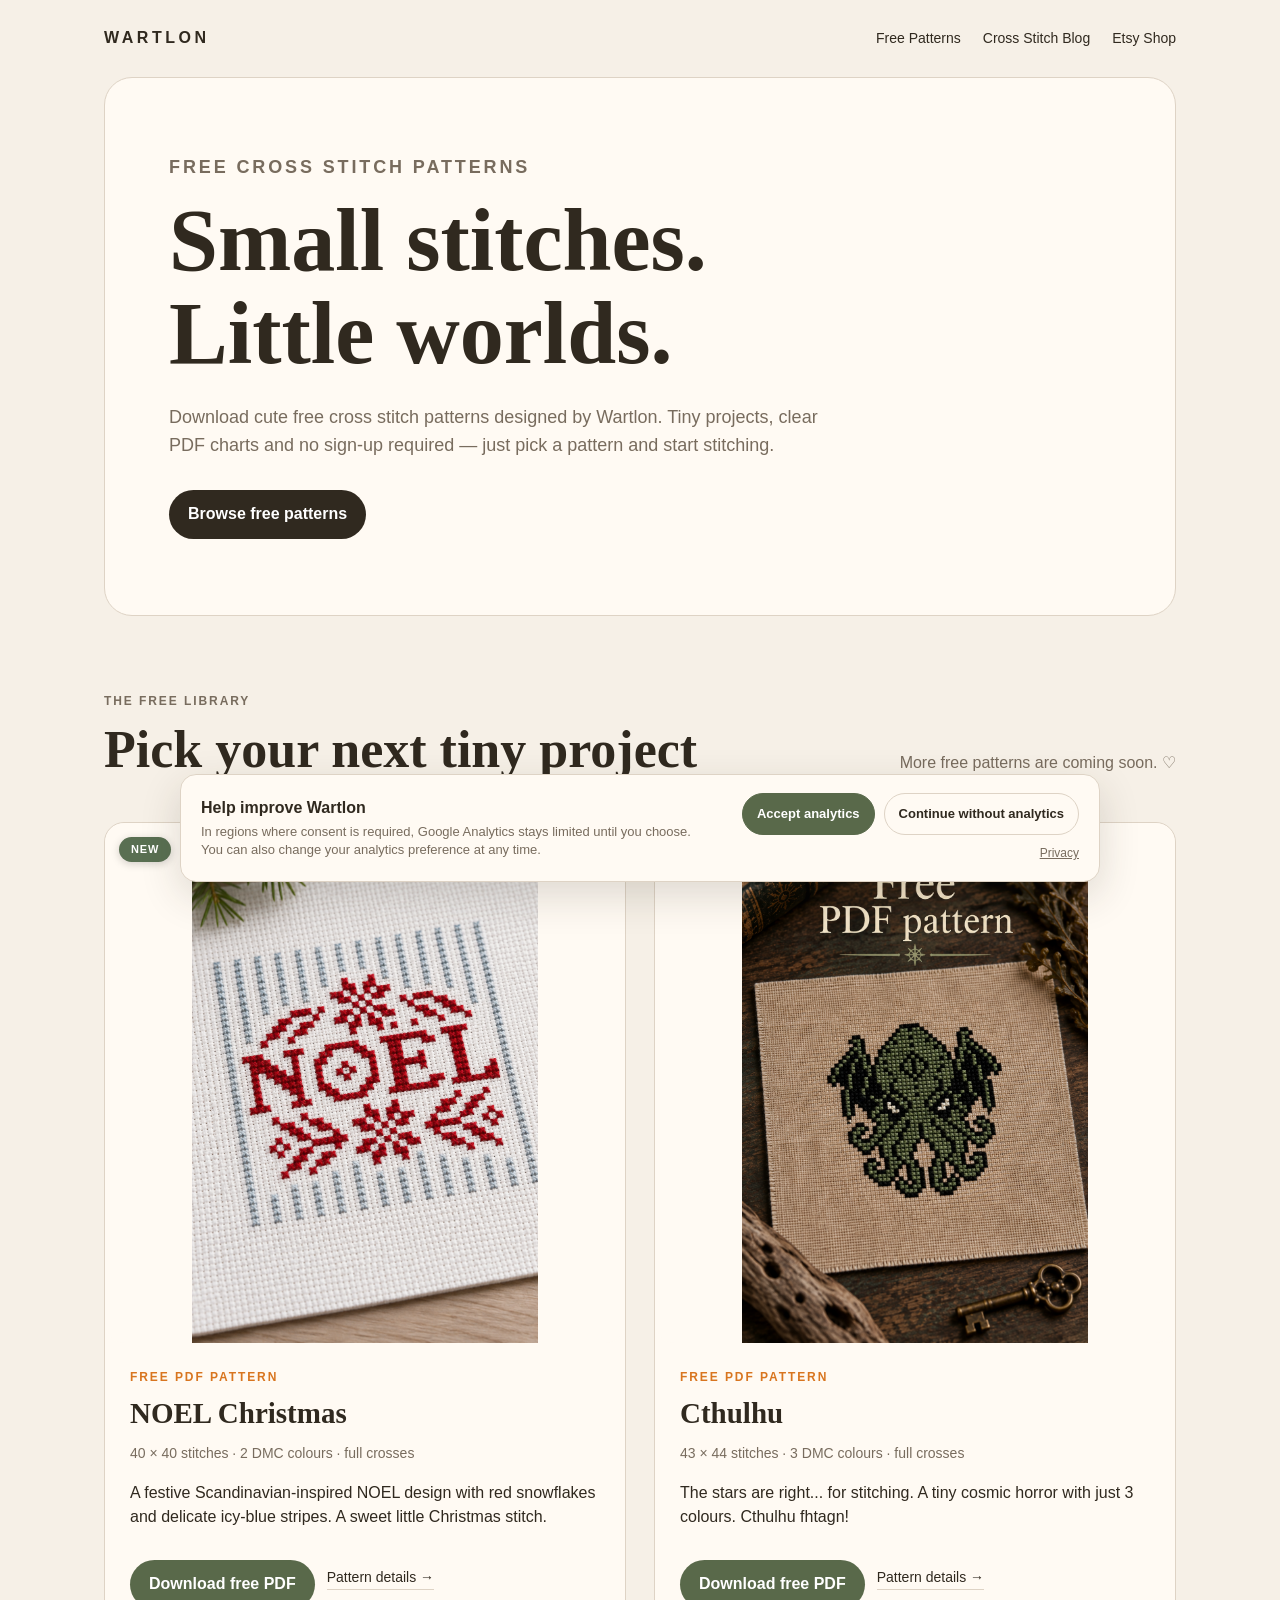
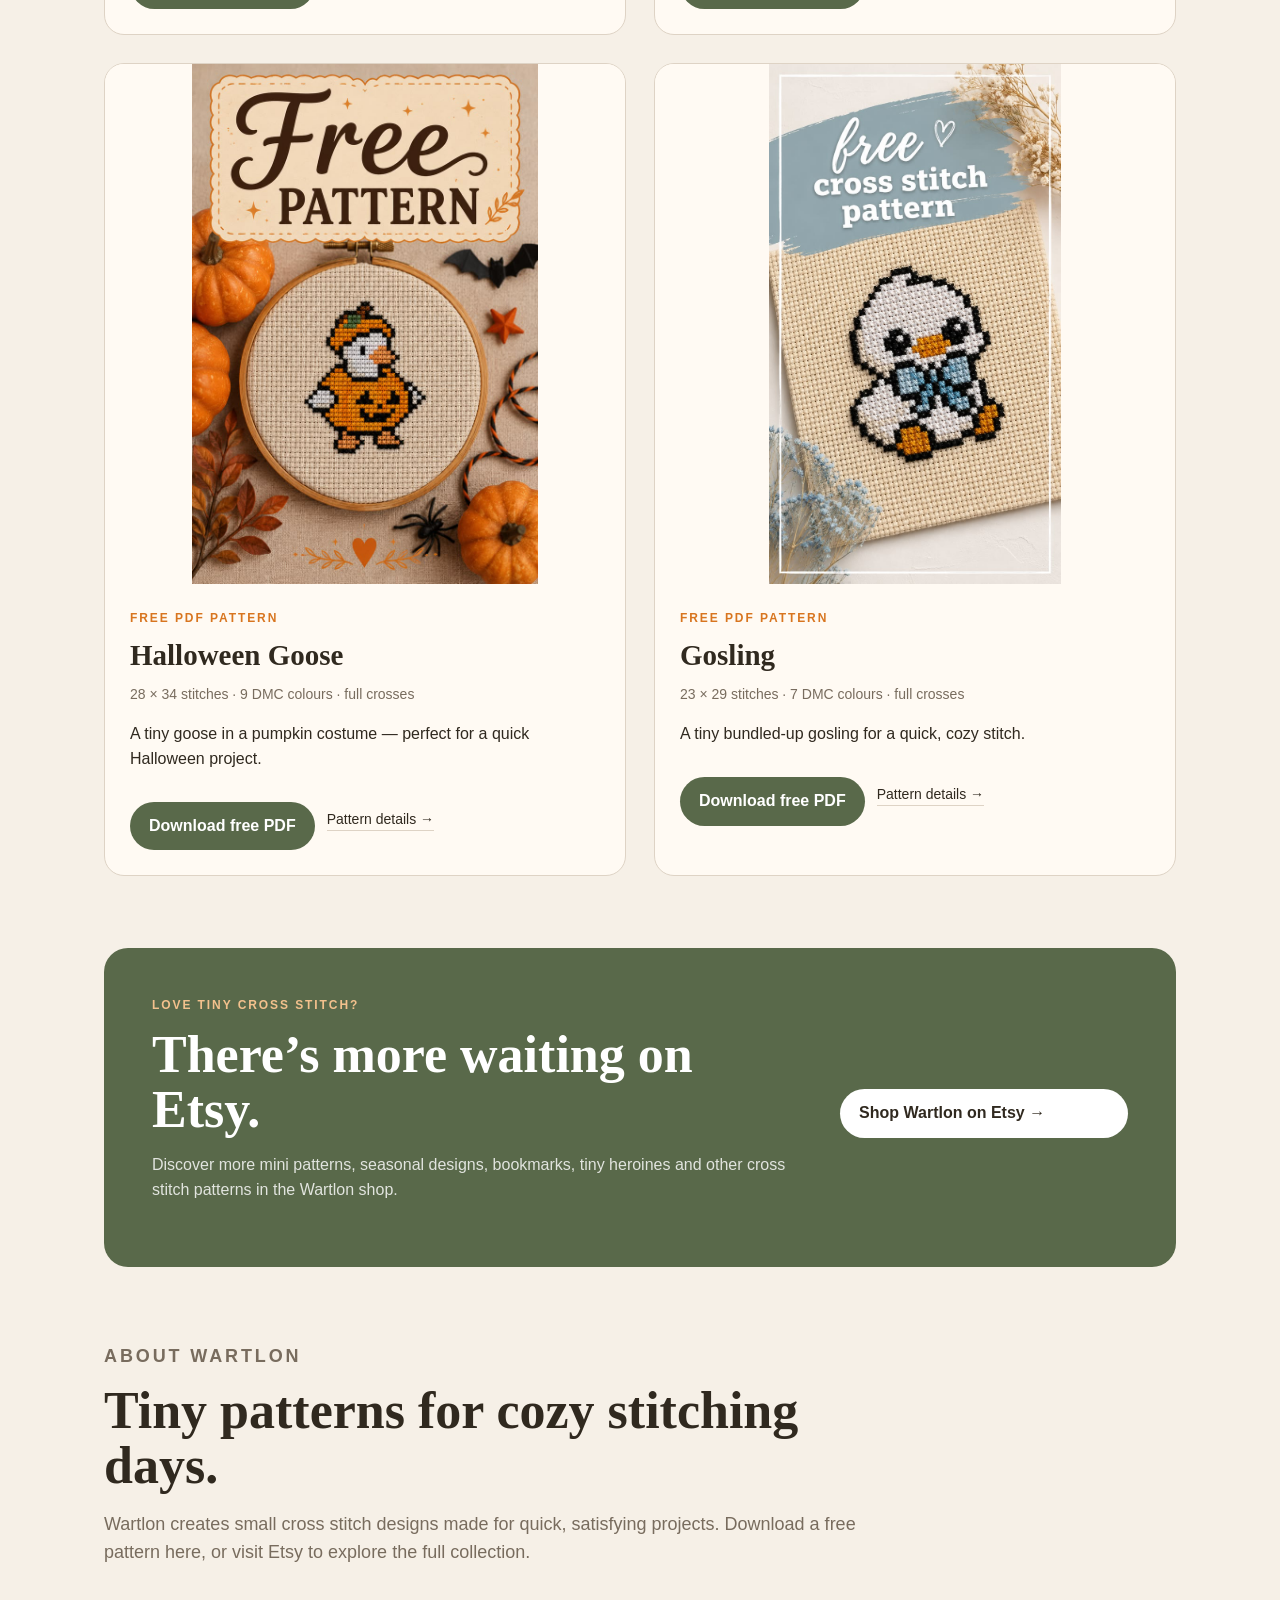
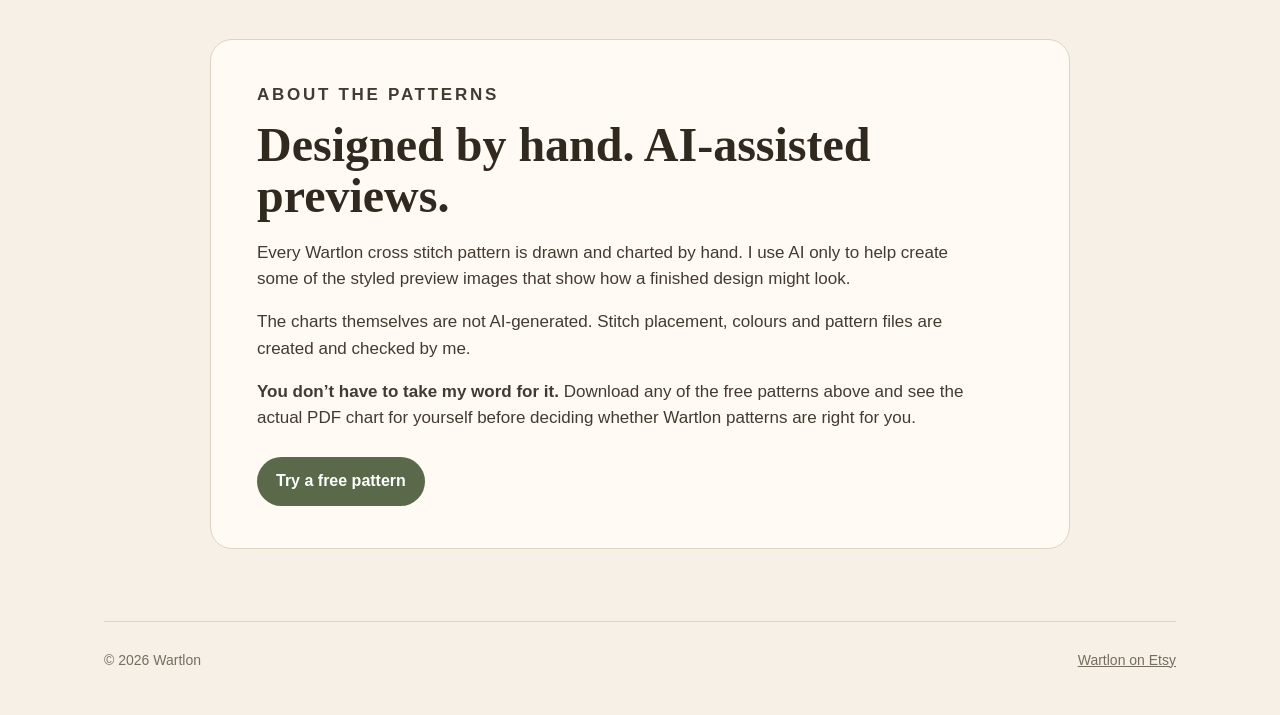
==== commit c71e4ca6: "Add files via upload" ====
--- a/index.html
+++ b/index.html
@@ -69,8 +69,20 @@
 <div class="grid">
 
 <article class="card">
+<a class="pattern-card-image" href="patterns/noel/">
+  <span class="new-badge">NEW</span>
+  <img src="assets/images/noel-free-pattern.png" alt="NOEL Christmas cross stitch with red lettering and pale blue stripes on white Aida fabric" loading="lazy">
+</a>
+<div class="card-body">
+<p class="eyebrow">FREE PDF PATTERN</p><h3>NOEL Christmas</h3>
+<p class="meta">40 × 40 stitches · 2 DMC colours · full crosses</p>
+<p>A festive Scandinavian-inspired NOEL design with red snowflakes and delicate icy-blue stripes. A sweet little Christmas stitch.</p>
+<div class="actions"><a class="btn btn-green" href="assets/pdf/noel.pdf" download>Download free PDF</a><a class="details" href="patterns/noel/">Pattern details →</a></div>
+</div></article>
+
+
+<article class="card">
 <a class="pattern-card-image" href="patterns/cthulhu/">
-  <span class="new-badge">NEW</span>
   <img src="assets/images/cthulhu-free-pattern.png" alt="Free Cthulhu cross stitch pattern by Wartlon">
 </a>
 <div class="card-body">
--- a/styles.css
+++ b/styles.css
@@ -312,3 +312,43 @@
   line-height:1;
   box-shadow:0 3px 10px rgba(48,41,31,.16);
 }
+
+/* NEW badge fix: overlay inside the image */
+.card .pattern-card-image{position:relative;display:block;overflow:hidden;border-radius:inherit;}
+.card .pattern-card-image img{display:block;width:100%;}
+.card .pattern-card-image .new-badge{position:absolute !important;top:14px !important;left:14px !important;z-index:10;display:inline-flex;align-items:center;justify-content:center;width:auto !important;height:auto !important;padding:7px 12px !important;margin:0 !important;border:0 !important;border-radius:999px !important;background:#596f52 !important;color:#fff !important;font-family:Arial,sans-serif;font-size:11px !important;font-weight:700 !important;line-height:1 !important;letter-spacing:.08em;text-decoration:none;box-shadow:0 2px 8px rgba(0,0,0,.18);}
+
+
+/* Homepage free-pattern previews: show the whole image without cropping */
+#free-patterns .card > a:first-child,
+#free-patterns .card .pattern-card-image{
+  position:relative;
+  display:flex;
+  align-items:center;
+  justify-content:center;
+  overflow:hidden;
+  background:var(--paper);
+}
+
+#free-patterns .card > a:first-child img,
+#free-patterns .card .pattern-card-image img{
+  width:100% !important;
+  height:100% !important;
+  object-fit:contain !important;
+  object-position:center center !important;
+  display:block;
+}
+
+/* NOEL seasonal detail page: restrained Christmas palette and seamless snowflakes */
+body.noel-page{background-color:#f1f8fb;background-image:url("assets/images/noel-snowflakes.svg");background-repeat:repeat;color:#243b4a}
+.noel-page .pattern-hero{background:rgba(255,255,255,.96);border:1px solid #c8dfea;box-shadow:0 16px 46px rgba(56,100,128,.10)}
+.noel-page .pattern-hero h1{color:#b9082a}
+.noel-page .pattern-hero>.eyebrow{color:#a30b29}
+.noel-page .pill{background:#eaf5fa;border-color:#bfdce9;color:#365b71}
+.noel-page .pattern-preview{border:5px solid #e0eff5;box-shadow:0 8px 26px rgba(57,91,115,.12)}
+.noel-page .pattern-hero>.btn-green{background:#bb1231;border-color:#bb1231;color:#fff}
+.noel-page .pattern-hero>.btn-green:hover{background:#950c26}
+.noel-page .note{background:#edf7fb;border-color:#c9e2ee}
+.noel-page .note h3{color:#a80d2a}
+.noel-page .noel-details{font-size:14px;color:#486476;line-height:1.7;margin:15px 0 30px}
+@media(max-width:600px){.noel-page .pattern-hero{padding:30px 20px}}
